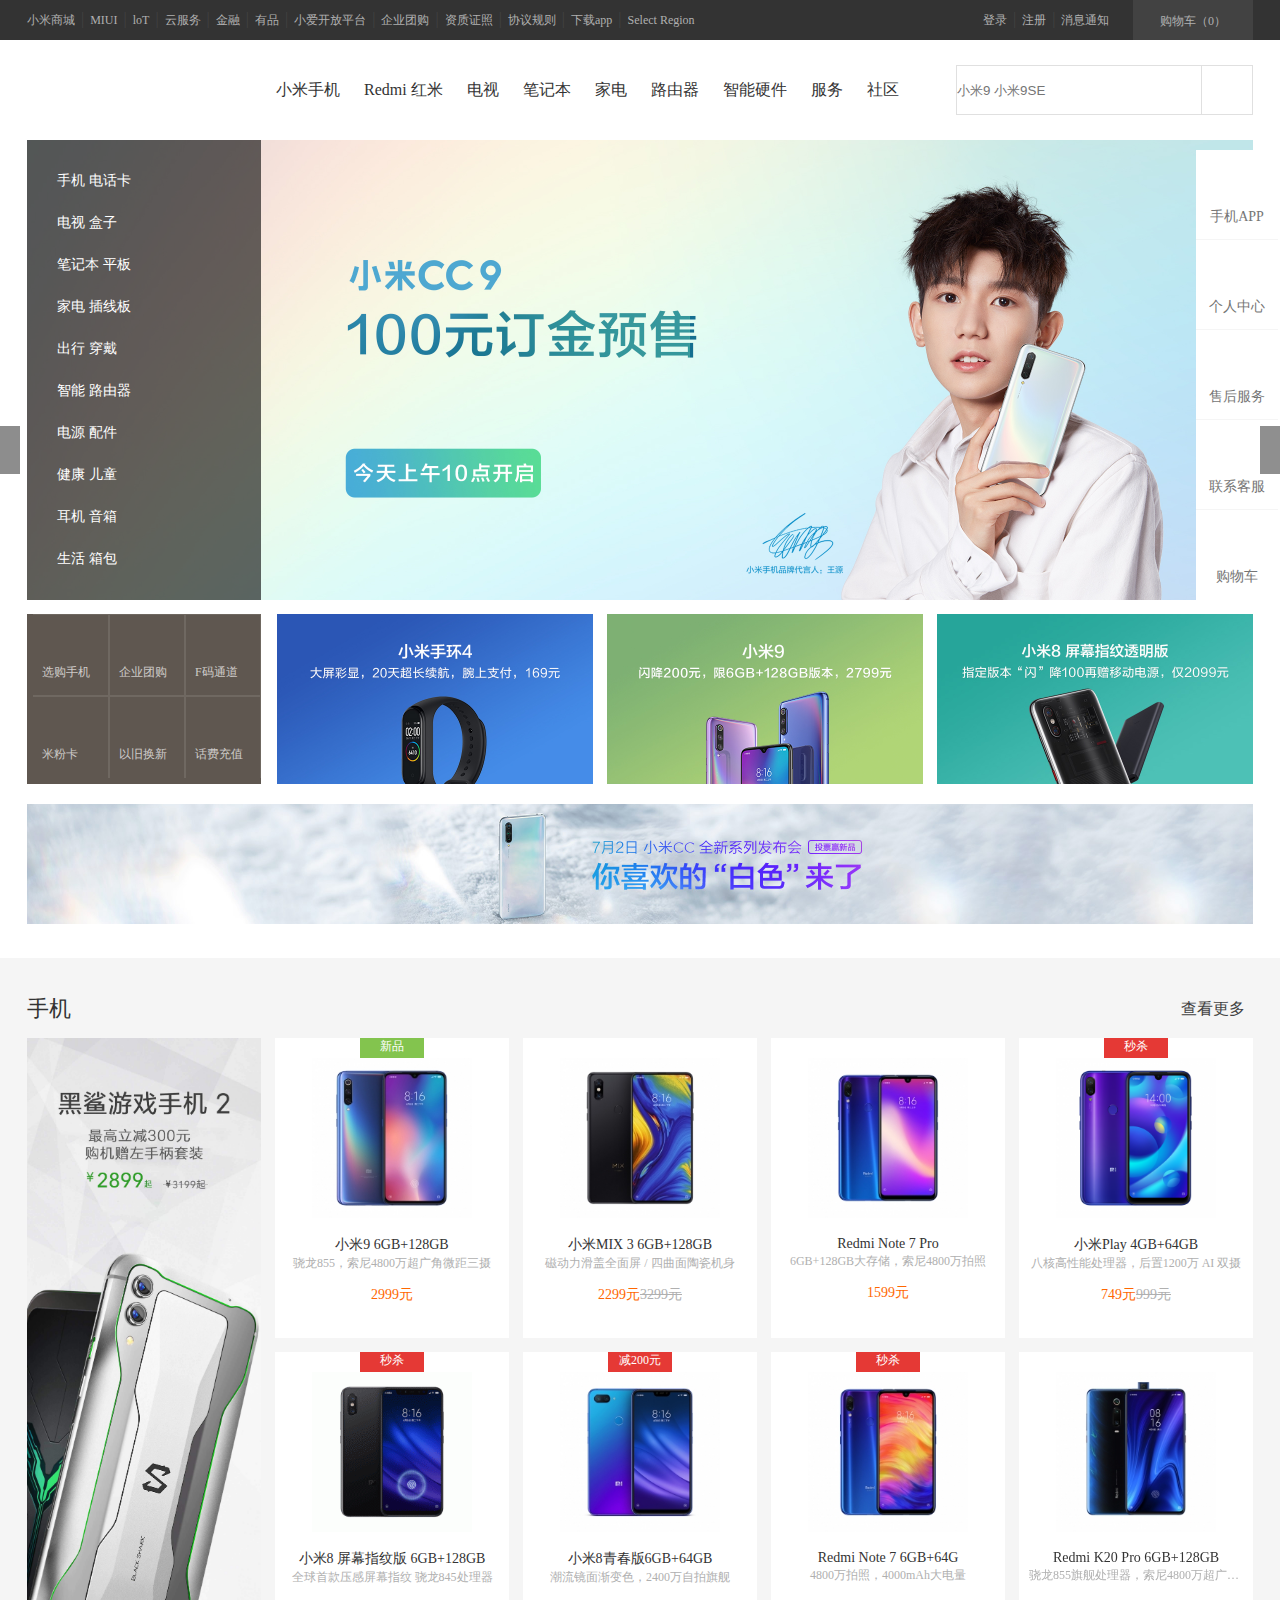
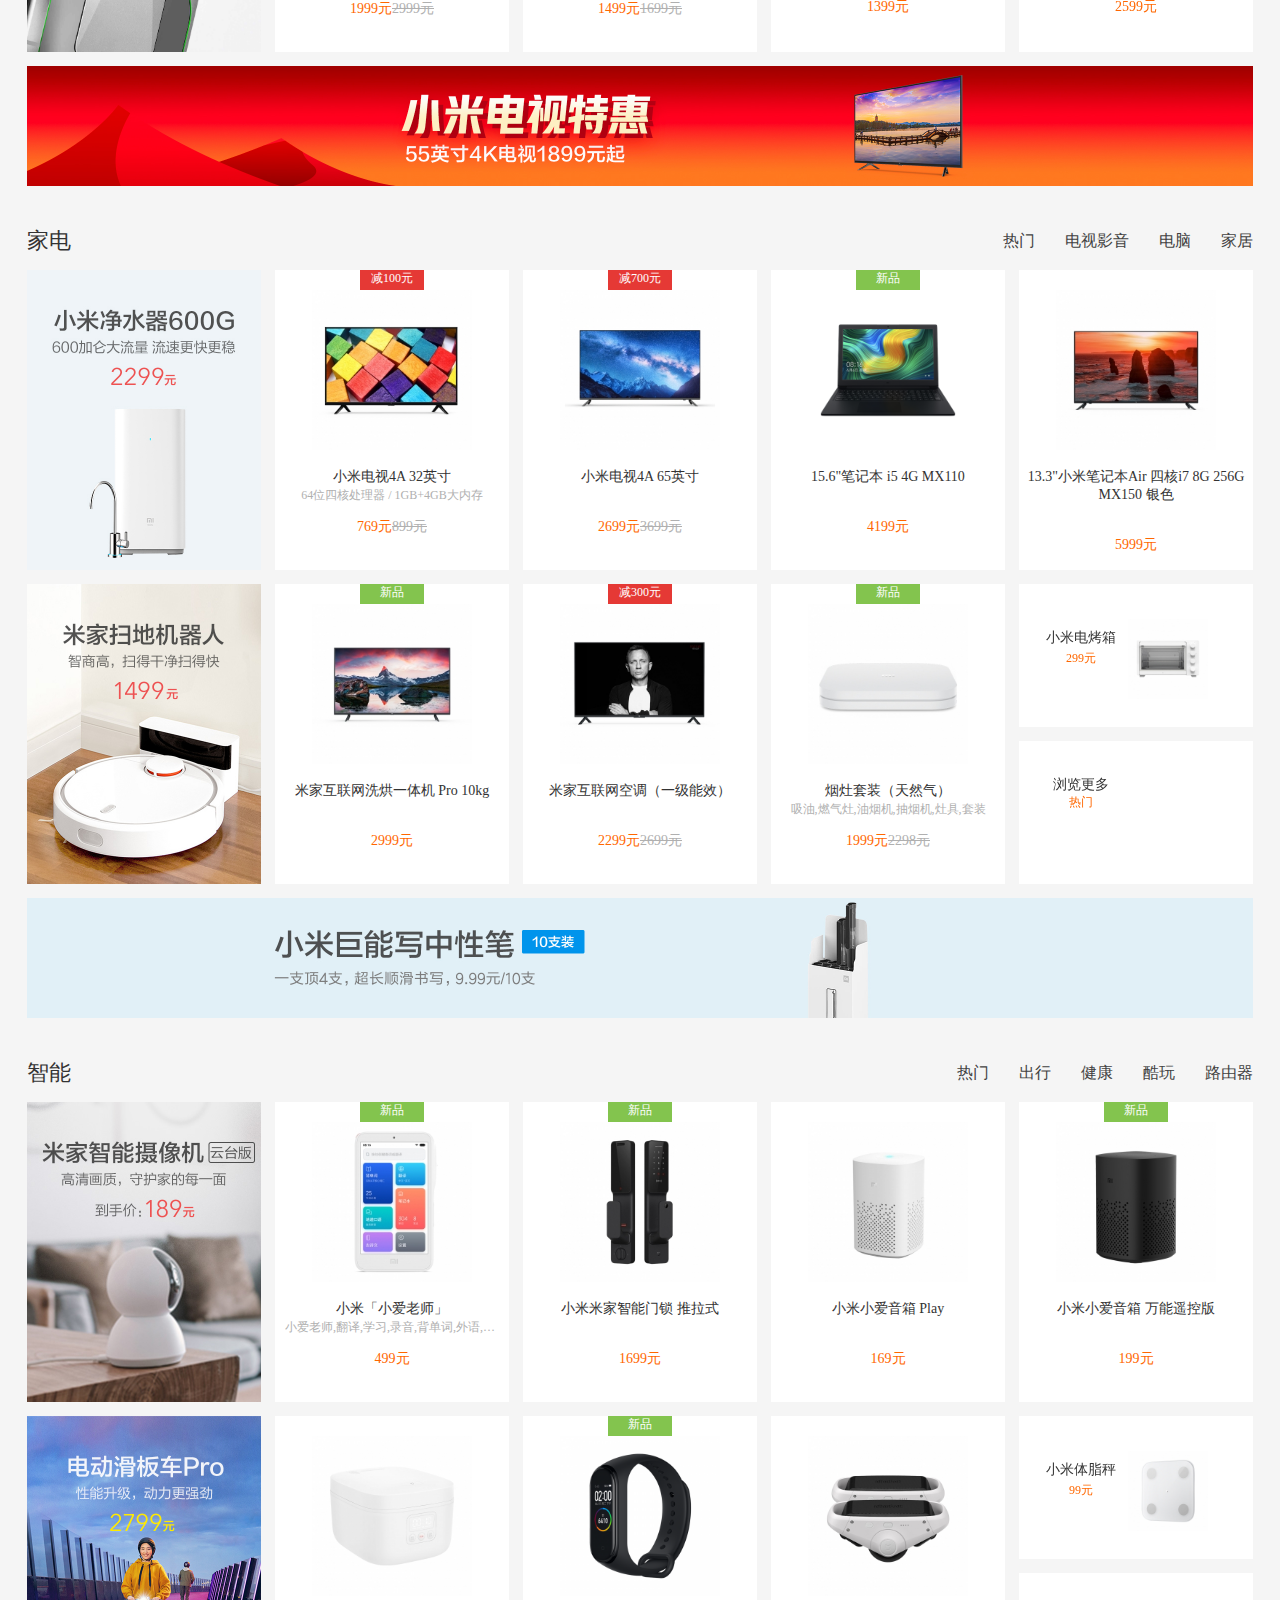
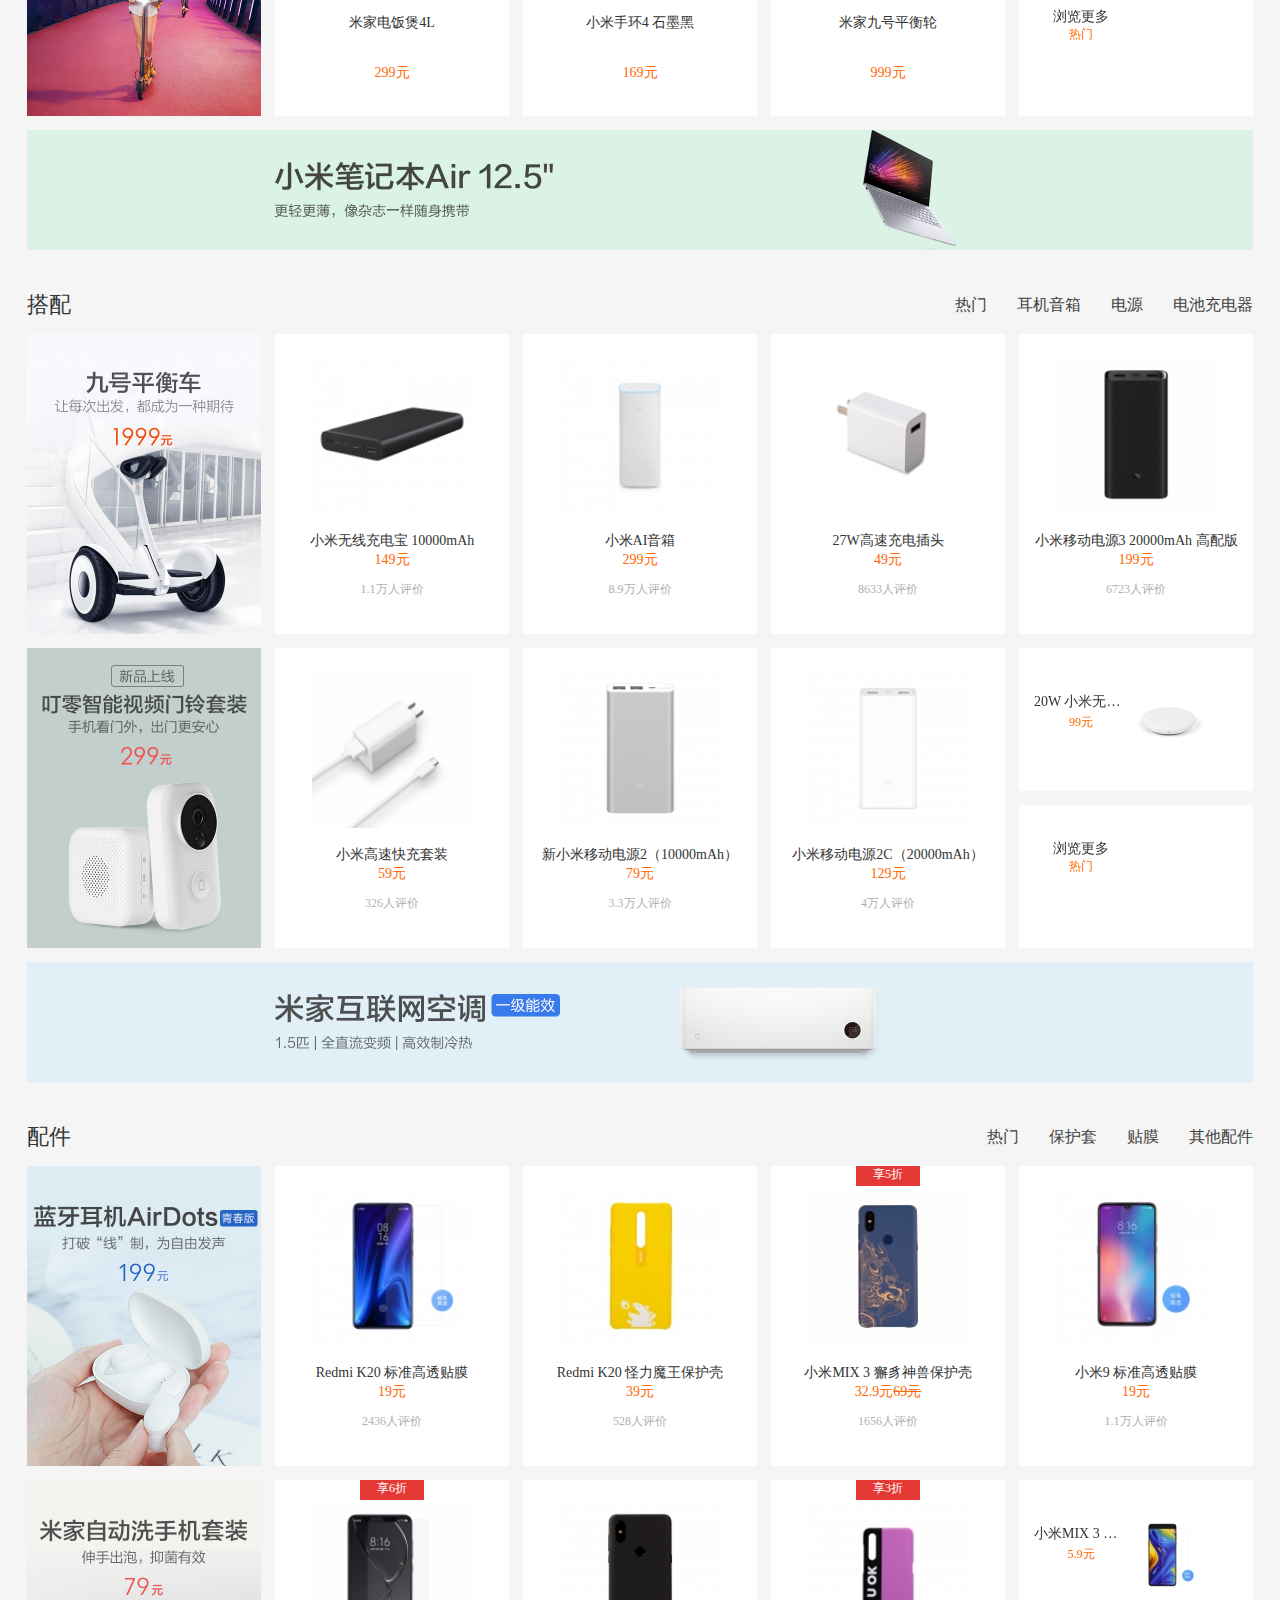
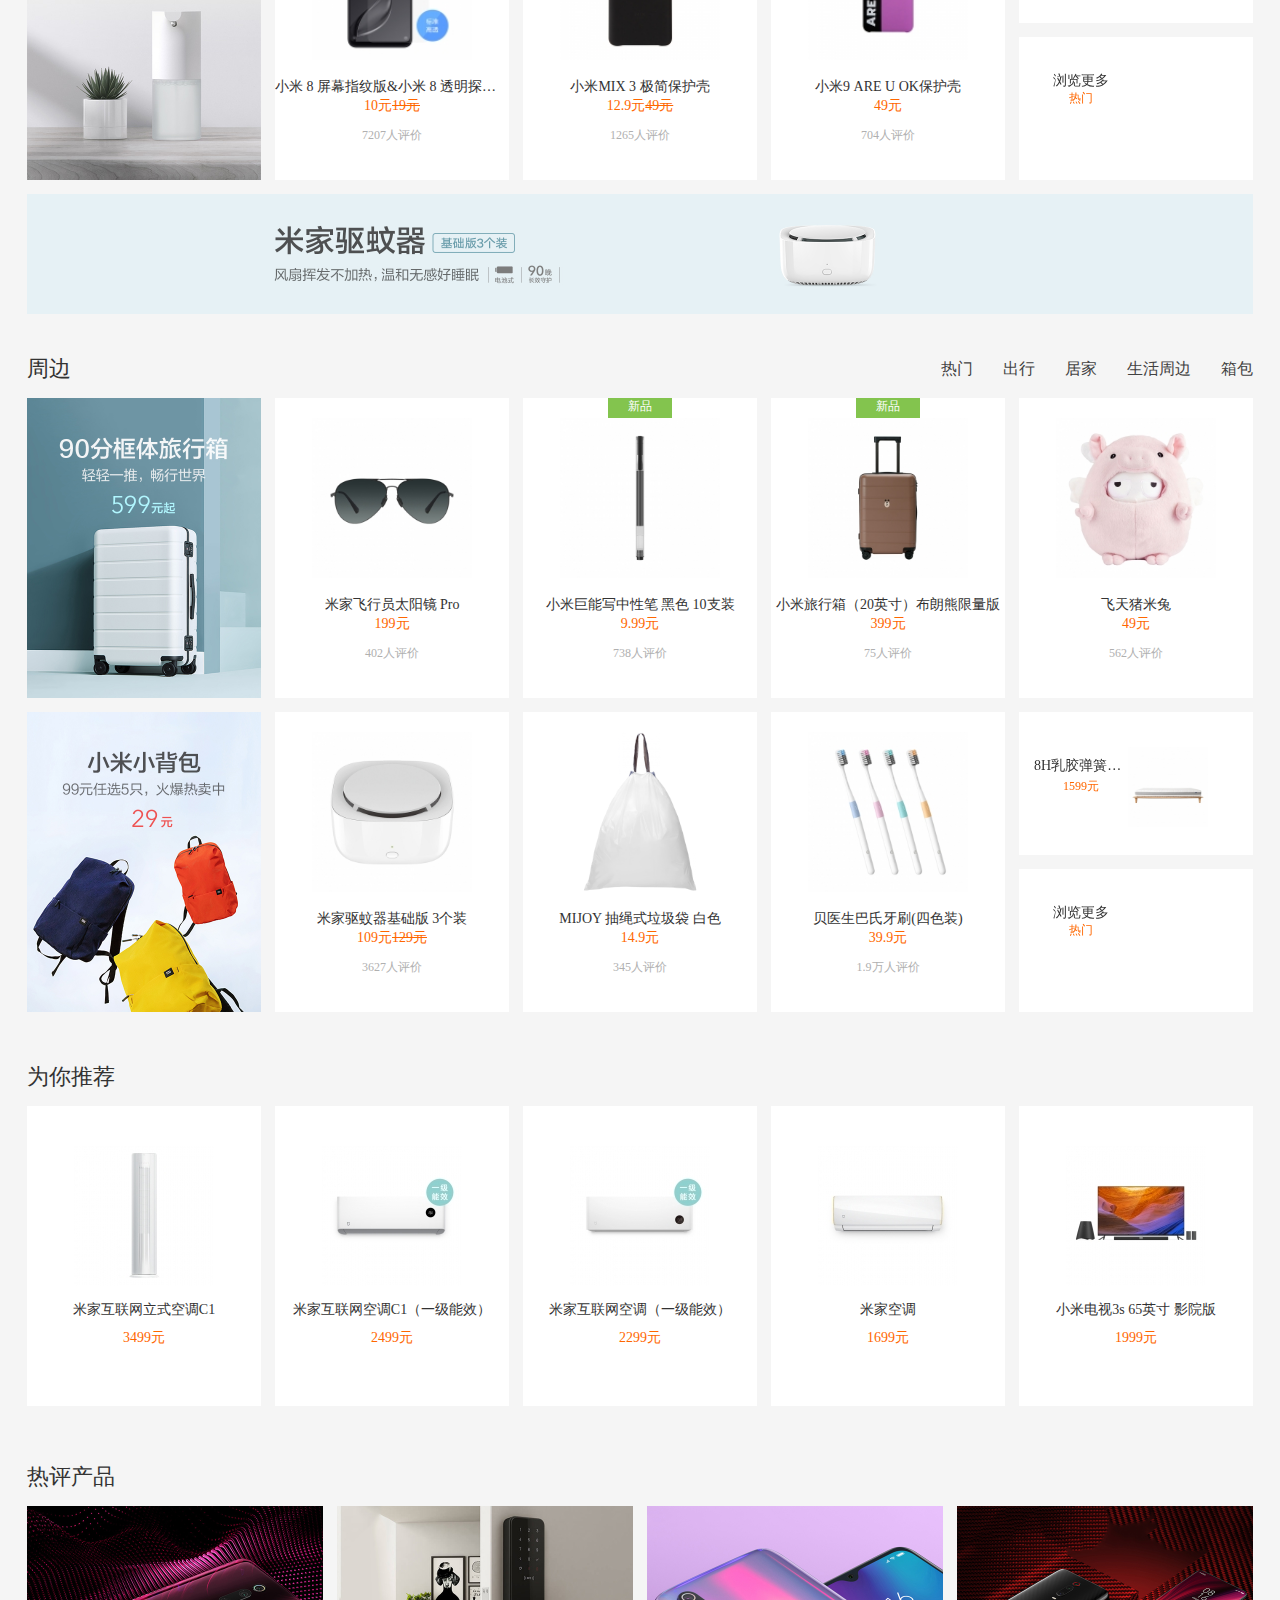
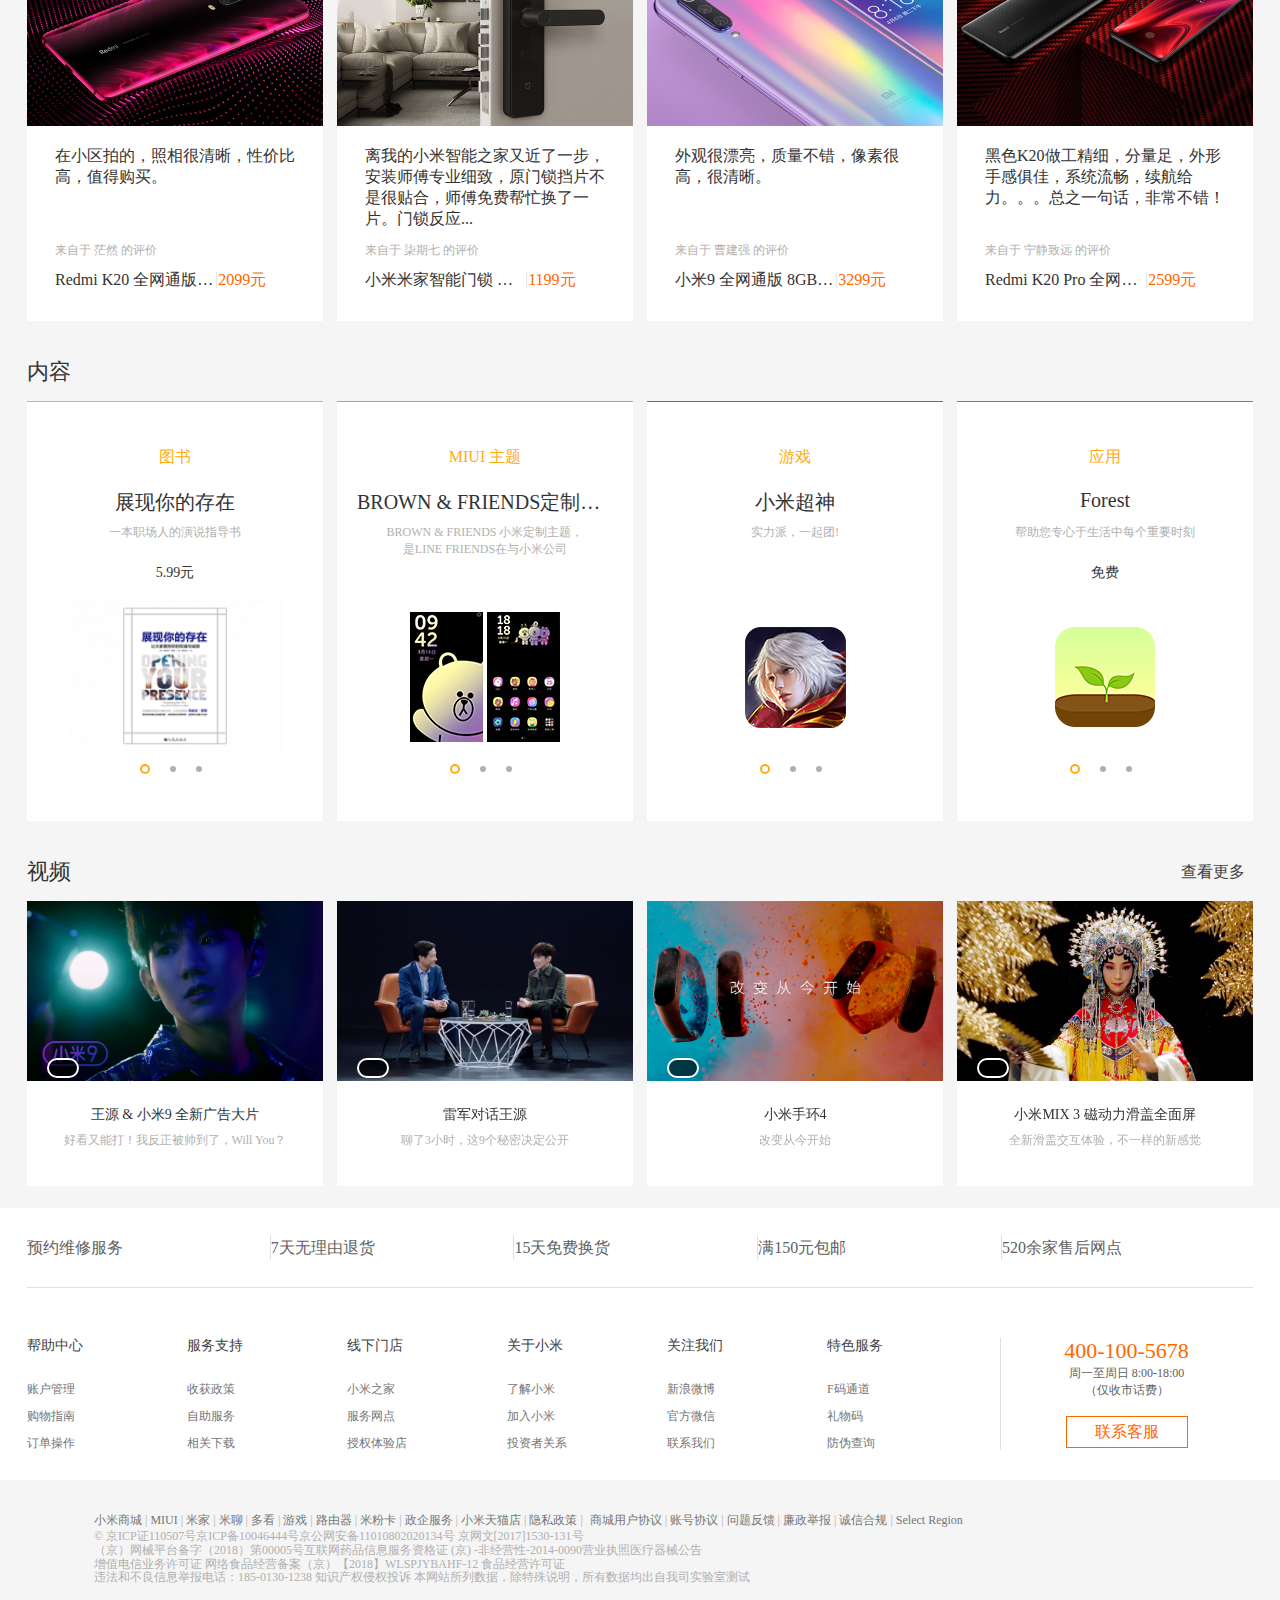
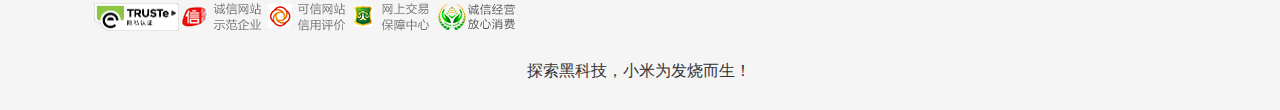
==== index.html @ 784b0438 "xin" ====
<!DOCTYPE html>
<html lang="en">

<head>
    <meta charset="UTF-8">
    <title>小米</title>
    <link rel="stylesheet" href="index.css">
    <link rel="stylesheet" href="https://at.alicdn.com/t/font_1262359_oemicnq757d.css">
    <link rel="shortcut icon" href="../img/title.ico">
</head>

<body>
    <!-- 头部开始 -->
    <div class="header">
        <div class="header-box">
            <div class="header-left">
                <a class="font-hove" href="">小米商城</a><span>|</span><a class="font-hove" href="">MIUI</a><span>|</span><a
                    class="font-hove" href="">loT</a><span>|</span><a class="font-hove" href="">云服务</a><span>|</span><a
                    class="font-hove" href="">金融</a><span>|</span><a class="font-hove" href="">有品</a><span>|</span><a
                    class="font-hove" href="">小爱开放平台</a><span>|</span><a class="font-hove"
                    href="">企业团购</a><span>|</span><a class="font-hove" href="">资质证照</a><span>|</span><a
                    class="font-hove" href="">协议规则</a><span>|</span><a class="font-hove"
                    href="">下载app</a><span>|</span><a class="font-hove" href="">Select Region</a>
            </div>
            <div class="header-right">
                <div class="header-right2">
                    <a class="font-hove" href=""> <i class="iconfont icon-gouwuchekong"></i> 购物车（0）</a>
                </div>
                <div class="header-right1">
                    <a class="font-hove" href="">登录</a><span>|</span><a class="font-hove"
                        href="">注册</a><span>|</span><i>消息通知</i>
                </div>
            </div>
        </div>
    </div>
    <!-- 头部结束 -->
    <!-- 轮播图开始 -->
    <div class="container">
        <div class="container-logo"><i class="iconfont icon-milogo"></i></div>
        <div class="container-des">
            <a href="" class="container-des1">小米手机</a>
            <a href="" class="container-des1">Redmi 红米</a>
            <a href="" class="container-des1">电视</a>
            <a href="" class="container-des1">笔记本</a>
            <a href="" class="container-des1">家电</a>
            <a href="" class="container-des1">路由器</a>
            <a href="" class="container-des1">智能硬件</a>
            <a href="" class="container-des1">服务</a>
            <a href="" class="container-des1">社区</a>
        </div>
        <div class="container-search">
            <input type="text" class="search-left" placeholder="小米9 小米9SE">
            <div class="search-right"><i class="iconfont icon-sousuo"></i></div>

        </div>
    </div>
    <div class="nav">
        <ul class="list">
            <li class="list1">手机 电话卡<i class="iconfont icon-arrow-right"></i></li>
            <li class="list1">电视 盒子<i class="iconfont icon-arrow-right"></i></li>
            <li class="list1">笔记本 平板<i class="iconfont icon-arrow-right"></i></li>
            <li class="list1">家电 插线板<i class="iconfont icon-arrow-right"></i></li>
            <li class="list1">出行 穿戴<i class="iconfont icon-arrow-right"></i></li>
            <li class="list1">智能 路由器<i class="iconfont icon-arrow-right"></i></li>
            <li class="list1">电源 配件<i class="iconfont icon-arrow-right"></i></li>
            <li class="list1">健康 儿童<i class="iconfont icon-arrow-right"></i></li>
            <li class="list1">耳机 音箱<i class="iconfont icon-arrow-right"></i></li>
            <li class="list1">生活 箱包<i class="iconfont icon-arrow-right"></i></li>
        </ul>
        <a href="" class="banner"><img src="../img/banner5.jpg" alt=""></a>
        <a href="" class="banner"><img src="../img/banner4.jpg" alt=""></a>
        <a href="" class="banner"><img src="../img/banner3.jpg" alt=""></a>
        <a href="" class="banner"><img src="../img/banner2.jpg" alt=""></a>
        <a href="" class="banner"><img src="../img/banner1.jpg" alt=""></a>
        <div class="jiantou zuo"><i class="iconfont icon-zuoyoujiantou1"></i></div>
        <div class="jiantou you"><i class="iconfont icon-zuoyoujiantou2"></i></div>
    </div>
    <div class="fix">
        <a href="" class="fix-small">
            <div class="fix-img"><i class="iconfont icon-shouji"></i></div>
            <div class="fix-des">手机APP</div>
        </a>
        <a href="" class="fix-small">
            <div class="fix-img"><i class="iconfont icon-gerenzhongxinwoderenwubiaozhuntouxianxing"></i></div>
            <div class="fix-des">个人中心</div>
        </a>
        <a href="" class="fix-small">
            <div class="fix-img"><i class="iconfont icon-weixiu"></i></div>
            <div class="fix-des">售后服务</div>
        </a>
        <a href="" class="fix-small">
            <div class="fix-img"><i class="iconfont icon-kefu1"></i></div>
            <div class="fix-des">联系客服</div>
        </a>
        <a href="" class="fix-small-bottom">
            <div class="fix-img"><i class="iconfont icon-gouwuchekong"></i></div>
            <div class="fix-des">购物车</div>
        </a>
    </div>
    <!-- 轮播图结束 -->
    <div class="container1">
        <ul class="container1-left">
            <li class="container1-left-list one">
                <a href=""><i class="iconfont icon-xuangoushouji"></i>
                    <div class="phone">选购手机</div>
                </a>
            </li>
            <li class="container1-left-list">
                <a href=""><i class="iconfont icon-man150yuanbaoyou24px"></i>
                    <div class="phone">企业团购</div>
                </a>
            </li>
            <li class="container1-left-list">
                <a href=""><i class="iconfont icon-Fma"></i>
                    <div class="phone">F码通道</div>
                </a>
            </li>
            <li class="container1-left-list four">
                <a href=""><i class="iconfont icon-mifenqia-copy"></i>
                    <div class="phone">米粉卡</div>
                </a>
            </li>
            <li class="container1-left-list five">
                <a href=""><i class="iconfont icon-yijiuhuanxin"></i>
                    <div class="phone">以旧换新</div>
                </a>
            </li>
            <li class="container1-left-list six">
                <a href=""><i class="iconfont icon-chongzhi"></i>
                    <div class="phone">话费充值</div>
                </a>
            </li>

        </ul>
        <div class="container1-right">
            <img src="../img/shang1.jpg" alt="">
        </div>
        <div class="container1-right">
            <img src="../img/shang2.jpg" alt="">
        </div>
        <div class="container1-right"><img src="../img/shang3.jpg" alt=""></div>
    </div>
    <div class="first">
        <img src="../img/tu1.jpg" alt="">
    </div>
    <div class="main">


        <!-- 手机开始 -->
        <div class="main-box1">
            <div class="main-box1-top">
                <div class="main-box1-title">手机</div>
                <div class="main-box1-more">查看更多<i class="iconfont icon-xiangyoujiantou"></i></div>
            </div>
            <div class="main-box1-bottom">
                <div class="main-box1-bottom1">
                    <img src="../img/mobile.jpg" alt="">
                </div>
                <ul class="main-box1-bottom2">
                    <li class="mobile">
                        <div class="product">新品</div>
                        <div class="mobile-img"><img src="../img/mobile1.jpg" alt=""></div>
                        <div class="mobile-title">小米9 6GB+128GB</div>
                        <div class="mobile-des">骁龙855，索尼4800万超广角微距三摄</div>
                        <div class="mobile-price">2999元</div>
                    </li>
                    <li class="mobile">
                        <div class="mobile-img"><img src="../img/mobile2.jpg" alt=""></div>
                        <div class="mobile-title">小米MIX 3 6GB+128GB</div>
                        <div class="mobile-des">磁动力滑盖全面屏 / 四曲面陶瓷机身</div>
                        <div class="mobile-price">2299元<s>3299元</s></div>
                    </li>
                    <li class="mobile">
                        <div class="mobile-img"><img src="../img/mobile3.jpg" alt=""></div>
                        <div class="mobile-title">Redmi Note 7 Pro</div>
                        <div class="mobile-des">6GB+128GB大存储，索尼4800万拍照</div>
                        <div class="mobile-price">1599元</div>
                    </li>
                    <li class="mobile">
                        <div class="spike">秒杀</div>
                        <div class="mobile-img"><img src="../img/mobile4.png" alt=""></div>
                        <div class="mobile-title">小米Play 4GB+64GB</div>
                        <div class="mobile-des">八核高性能处理器，后置1200万 AI 双摄</div>
                        <div class="mobile-price">749元<s>999元</s></div>
                    </li>
                    <li class="mobile">
                        <div class="spike">秒杀</div>
                        <div class="mobile-img"><img src="../img/mobile5.png" alt=""></div>
                        <div class="mobile-title">小米8 屏幕指纹版 6GB+128GB</div>
                        <div class="mobile-des">全球首款压感屏幕指纹 骁龙845处理器</div>
                        <div class="mobile-price">1999元<s>2999元</s></div>
                    </li>
                    <li class="mobile">
                        <div class="spike">减200元</div>
                        <div class="mobile-img"><img src="../img/mobile6.jpg" alt=""></div>
                        <div class="mobile-title">小米8青春版6GB+64GB</div>
                        <div class="mobile-des">潮流镜面渐变色，2400万自拍旗舰</div>
                        <div class="mobile-price">1499元<s>1699元</s></div>
                    </li>
                    <li class="mobile">
                        <div class="spike">秒杀</div>
                        <div class="mobile-img"><img src="../img/mobile7.jpg" alt=""></div>
                        <div class="mobile-title">Redmi Note 7 6GB+64G</div>
                        <div class="mobile-des">4800万拍照，4000mAh大电量</div>
                        <div class="mobile-price">1399元</div>
                    </li>
                    <li class="mobile">
                        <div class="mobile-img"><img src="../img/mobile8.jpg" alt=""></div>
                        <div class="mobile-title">Redmi K20 Pro 6GB+128GB</div>
                        <div class="mobile-des">骁龙855旗舰处理器，索尼4800万超广角三摄</div>
                        <div class="mobile-price">2599元</div>
                    </li>
                </ul>
            </div>
            <div class="tupian">
                <img src="../img/tu2.jpg" alt="" class="tupian-tu2">
            </div>

        </div>
        <!-- 手机结束 -->
        <!-- 家电开始 -->
        <div class="main-box1">
            <div class="main-box1-top">
                <div class="main-box1-title">家电</div>
                <div class="main-box1-more1">
                    <div class="main-box1-hot remen">热门</div>
                    <div class="main-box1-hot dianshi">电视影音</div>
                    <div class="main-box1-hot diannao">电脑</div>
                    <div class="main-box1-hot jiaju">家居</div>
                </div>
            </div>
            <div class="main-box2-bottom">
                <div class="main-box2-tu">
                    <div class="main-box2-bottom1">
                        <img src="../img/tvltop.jpg" alt="">
                    </div>
                    <div class="main-box2-bottom1">
                        <img src="../img/tvbottom.jpg" alt="">
                    </div>
                </div>
                <ul class="main-box2-bottom2">
                    <li class="mobile move">
                        <div class="spike">减100元</div>
                        <div class="mobile-img"><img src="../img/tv1.jpg" alt=""></div>
                        <div class="mobile-title">小米电视4A 32英寸</div>
                        <div class="mobile-des">64位四核处理器 / 1GB+4GB大内存</div>
                        <div class="mobile-price">769元<s>899元</s></div>
                        <div class="small-block">
                            <div class="view"> 很满意，非常喜欢，开心！</div>
                            <div class="author">来自于 童童 的评价 </div>
                        </div>
                    </li>
                    <li class="mobile move">
                        <div class="spike">减700元</div>
                        <div class="mobile-img"><img src="../img/tv2.jpg" alt=""></div>
                        <div class="mobile-title">小米电视4A 65英寸</div>
                        <div class="mobile-des"></div>
                        <div class="mobile-price">2699元<s>3699元</s></div>
                        <div class="small-block">
                            <div class="view">满意，品质好，高清。使用很方便。超大，性价比高，</div>
                            <div class="author"> 来自于 嘎嘎鹭 的评价 </div>
                        </div>
                    </li>
                    <li class="mobile move">
                        <div class="product">新品</div>
                        <div class="mobile-img"><img src="../img/tv3.png" alt=""></div>
                        <div class="mobile-title">15.6"笔记本 i5 4G MX110</div>
                        <div class="mobile-des"></div>
                        <div class="mobile-price">4199元</div>
                        <div class="small-block">
                            <div class="view">满意，品质好，高清。使用很方便。超大，性价比高，</div>
                            <div class="author"> 来自于 嘎嘎鹭 的评价 </div>
                        </div>
                    </li>
                    <li class="mobile move">
                        <div class="mobile-img"><img src="../img/tv4.jpg" alt=""></div>
                        <div class="mobile-title">13.3"小米笔记本Air 四核i7 8G 256G MX150 银色</div>
                        <div class="mobile-des"></div>
                        <div class="mobile-price">5999元</div>
                        <div class="small-block">
                            <div class="view">满意，品质好，高清。使用很方便。超大，性价比高，</div>
                            <div class="author"> 来自于 嘎嘎鹭 的评价 </div>
                        </div>
                    </li>
                    <li class="mobile">
                        <div class="product">新品</div>
                        <div class="mobile-img"><img src="../img/tv5.jpg" alt=""></div>
                        <div class="mobile-title">米家互联网洗烘一体机 Pro 10kg</div>
                        <div class="mobile-des"></div>
                        <div class="mobile-price">2999元</div>
                    </li>
                    <li class="mobile move">
                        <div class="spike">减300元</div>
                        <div class="mobile-img"><img src="../img/tv6.jpg" alt=""></div>
                        <div class="mobile-title">米家互联网空调（一级能效）</div>
                        <div class="mobile-des"></div>
                        <div class="mobile-price">2299元<s>2699元</s></div>
                        <div class="small-block">
                            <div class="view"> 满意，品质好，高清。使用很方便。超大，性价比高，</div>
                            <div class="author">来自于 嘎嘎鹭 的评价 </div>
                        </div>
                    </li>
                    <li class="mobile move">
                        <div class="product">新品</div>
                        <div class="mobile-img"><img src="../img/tv7.jpg" alt=""></div>
                        <div class="mobile-title">烟灶套装（天然气）</div>
                        <div class="mobile-des">吸油,燃气灶,油烟机,抽烟机,灶具,套装</div>
                        <div class="mobile-price">1999元<s>2298元</s></div>
                        <div class="small-block">
                            <div class="view">满意，品质好，高清。使用很方便。超大，性价比高，</div>
                            <div class="author"> 来自于 嘎嘎鹭 的评价 </div>
                        </div>
                    </li>
                    <li class="mobile mobile1">
                        <div class="jiadian-des">
                            <div class="jiadian-des1">小米电烤箱</div>
                            <div class="jiadian-des2">299元</div>
                        </div>
                        <div class="jiadian-img"><img src="../img/diankaoxiang.jpg" alt=""></div>

                    </li>
                    <li class="mobile mobile1">
                        <div class="jiadian-des">
                            <div class="jiadian-des1-more">浏览更多</div>
                            <div class="jiadian-des2">热门</div>
                        </div>
                        <div class="jiadian-img-tubiao"><i class="iconfont icon-icon-right"></i></div>
                    </li>
                </ul>
            </div>
            <div class="tupian">
                <img src="../img/tu3.jpg" alt="" class="tupian-tu2">
            </div>
        </div>
        <!-- 家电结束 -->
        <!-- 智能开始 -->
        <div class="main-box1">
            <div class="main-box1-top">
                <div class="main-box1-title">智能</div>
                <div class="main-box1-more2">
                    <div class="main-box1-hot remen">热门</div>
                    <div class="main-box1-hot chuxing">出行</div>
                    <div class="main-box1-hot jiankang">健康</div>
                    <div class="main-box1-hot kuwan">酷玩</div>
                    <div class="main-box1-hot luyouqi">路由器</div>
                </div>
            </div>
            <div class="main-box2-bottom">
                <div class="main-box2-tu">
                    <div class="main-box2-bottom1">
                        <img src="../img/zhinengtop.jpg" alt="">
                    </div>
                    <div class="main-box2-bottom1">
                        <img src="../img/zhinengbottom.jpg" alt="">
                    </div>
                </div>
                <ul class="main-box2-bottom2">
                    <li class="mobile move">
                        <div class="product">新品</div>
                        <div class="mobile-img"><img src="../img/zhineng1.jpg" alt=""></div>
                        <div class="mobile-title">小米「小爱老师」</div>
                        <div class="mobile-des">小爱老师,翻译,学习,录音,背单词,外语,外教,口语,电子词典</div>
                        <div class="mobile-price">499元</div>
                        <div class="small-block">
                            <div class="view">满意，品质好，高清。使用很方便。超大，性价比高，</div>
                            <div class="author"> 来自于 嘎嘎鹭 的评价 </div>
                        </div>
                    </li>
                    <li class="mobile">
                        <div class="product">新品</div>
                        <div class="mobile-img"><img src="../img/zhineng2.jpg" alt=""></div>
                        <div class="mobile-title">小米米家智能门锁 推拉式</div>
                        <div class="mobile-des"></div>
                        <div class="mobile-price">1699元</div>
                    </li>
                    <li class="mobile move">
                        <div class="mobile-img"><img src="../img/zhineng3.jpg" alt=""></div>
                        <div class="mobile-title">小米小爱音箱 Play</div>
                        <div class="mobile-des"></div>
                        <div class="mobile-price">169元</div>
                        <div class="small-block">
                            <div class="view">满意，品质好，高清。使用很方便。超大，性价比高，</div>
                            <div class="author"> 来自于 嘎嘎鹭 的评价 </div>
                        </div>
                    </li>
                    <li class="mobile move">
                        <div class="product">新品</div>
                        <div class="mobile-img"><img src="../img/zhineng4.jpg" alt=""></div>
                        <div class="mobile-title">小米小爱音箱 万能遥控版</div>
                        <div class="mobile-des"></div>
                        <div class="mobile-price">199元</div>
                        <div class="small-block">
                            <div class="view">满意，品质好，高清。使用很方便。超大，性价比高，</div>
                            <div class="author"> 来自于 嘎嘎鹭 的评价 </div>
                        </div>
                    </li>
                    <li class="mobile move">
                        <div class="mobile-img"><img src="../img/zhineng5.jpg" alt=""></div>
                        <div class="mobile-title">米家电饭煲4L</div>
                        <div class="mobile-des"></div>
                        <div class="mobile-price">299元</div>
                        <div class="small-block">
                            <div class="view">满意，品质好，高清。使用很方便。超大，性价比高，</div>
                            <div class="author"> 来自于 嘎嘎鹭 的评价 </div>
                        </div>
                    </li>
                    <li class="mobile move">
                        <div class="product">新品</div>
                        <div class="mobile-img"><img src="../img/zhineng6.png" alt=""></div>
                        <div class="mobile-title">小米手环4 石墨黑</div>
                        <div class="mobile-des"></div>
                        <div class="mobile-price">169元</div>
                        <div class="small-block">
                            <div class="view">满意，品质好，高清。使用很方便。超大，性价比高，</div>
                            <div class="author"> 来自于 嘎嘎鹭 的评价 </div>
                        </div>
                    </li>
                    <li class="mobile move">
                        <div class="mobile-img"><img src="../img/zhineng7.jpg" alt=""></div>
                        <div class="mobile-title">米家九号平衡轮</div>
                        <div class="mobile-des"></div>
                        <div class="mobile-price">999元</div>
                        <div class="small-block">
                            <div class="view">满意，品质好，高清。使用很方便。超大，性价比高，</div>
                            <div class="author"> 来自于 嘎嘎鹭 的评价 </div>
                        </div>
                    </li>
                    <li class="mobile mobile1">
                        <div class="jiadian-des">
                            <div class="jiadian-des1">小米体脂秤</div>
                            <div class="jiadian-des2">99元</div>
                        </div>
                        <div class="jiadian-img"><img src="../img/tizhicheng.jpg" alt=""></div>

                    </li>
                    <li class="mobile mobile1">
                        <div class="jiadian-des">
                            <div class="jiadian-des1-more">浏览更多</div>
                            <div class="jiadian-des2">热门</div>
                        </div>
                        <div class="jiadian-img-tubiao"><i class="iconfont icon-icon-right"></i></div>
                    </li>
                </ul>
            </div>
            <div class="tupian">
                <img src="../img/tu4.jpg" alt="" class="tupian-tu2">
            </div>
        </div>
        <!-- 智能结束 -->

        <!-- 搭配开始 -->
        <div class="main-box1">
            <div class="main-box1-top">
                <div class="main-box1-title">搭配</div>
                <div class="main-box1-more3">
                    <div class="main-box1-hot remen">热门</div>
                    <div class="main-box1-hot erji">耳机音箱</div>
                    <div class="main-box1-hot dianyuan">电源</div>
                    <div class="main-box1-hot dianchi">电池充电器</div>
                </div>
            </div>
            <div class="main-box2-bottom">
                <div class="main-box2-tu">
                    <div class="main-box2-bottom1">
                        <img src="../img/dapeitop.jpg" alt="">
                    </div>
                    <div class="main-box2-bottom1">
                        <img src="../img/dapeibottom.jpg" alt="">
                    </div>
                </div>
                <ul class="main-box2-bottom2">
                    <li class="mobile move">
                        <div class="mobile-img"><img src="../img/dapei1.jpg" alt=""></div>
                        <div class="mobile-title"> 小米无线充电宝 10000mAh </div>
                        <div class="mobile-des-price">149元</div>
                        <div class="mobile-price-des">1.1万人评价</div>
                        <div class="small-block">
                            <div class="view">满意，品质好，高清。使用很方便。超大，性价比高，</div>
                            <div class="author"> 来自于 嘎嘎鹭 的评价 </div>
                        </div>
                    </li>
                    <li class="mobile move">
                        <div class="mobile-img"><img src="../img/dapei2.jpg" alt=""></div>
                        <div class="mobile-title"> 小米AI音箱 </div>
                        <div class="mobile-des-price">299元</div>
                        <div class="mobile-price-des">8.9万人评价</div>
                        <div class="small-block">
                            <div class="view">满意，品质好，高清。使用很方便。超大，性价比高，</div>
                            <div class="author"> 来自于 嘎嘎鹭 的评价 </div>
                        </div>
                    </li>
                    <li class="mobile move">
                        <div class="mobile-img"><img src="../img/dapei3.png" alt=""></div>
                        <div class="mobile-title"> 27W高速充电插头 </div>
                        <div class="mobile-des-price">49元</div>
                        <div class="mobile-price-des">8633人评价</div>
                        <div class="small-block">
                            <div class="view">满意，品质好，高清。使用很方便。超大，性价比高，</div>
                            <div class="author"> 来自于 嘎嘎鹭 的评价 </div>
                        </div>
                    </li>
                    <li class="mobile move">
                        <div class="mobile-img"><img src="../img/dapei4.jpg" alt=""></div>
                        <div class="mobile-title"> 小米移动电源3 20000mAh 高配版 </div>
                        <div class="mobile-des-price">199元</div>
                        <div class="mobile-price-des">6723人评价</div>
                        <div class="small-block">
                            <div class="view">满意，品质好，高清。使用很方便。超大，性价比高，</div>
                            <div class="author"> 来自于 嘎嘎鹭 的评价 </div>
                        </div>
                    </li>
                    <li class="mobile move">
                        <div class="mobile-img"><img src="../img/dapei5.jpg" alt=""></div>
                        <div class="mobile-title">小米高速快充套装</div>
                        <div class="mobile-des-price">59元</div>
                        <div class="mobile-price-des">326人评价</div>
                        <div class="small-block">
                            <div class="view">满意，品质好，高清。使用很方便。超大，性价比高，</div>
                            <div class="author"> 来自于 嘎嘎鹭 的评价 </div>
                        </div>
                    </li>
                    <li class="mobile move">
                        <div class="mobile-img"><img src="../img/dapei6.jpg" alt=""></div>
                        <div class="mobile-title">新小米移动电源2（10000mAh）</div>
                        <div class="mobile-des-price">79元</div>
                        <div class="mobile-price-des">3.3万人评价</div>
                        <div class="small-block">
                            <div class="view">满意，品质好，高清。使用很方便。超大，性价比高，</div>
                            <div class="author"> 来自于 嘎嘎鹭 的评价 </div>
                        </div>
                    </li>
                    <li class="mobile move">
                        <div class="mobile-img"><img src="../img/dapei7.jpg" alt=""></div>
                        <div class="mobile-title">小米移动电源2C（20000mAh）</div>
                        <div class="mobile-des-price">129元</div>
                        <div class="mobile-price-des">4万人评价</div>
                        <div class="small-block">
                            <div class="view">满意，品质好，高清。使用很方便。超大，性价比高，</div>
                            <div class="author"> 来自于 嘎嘎鹭 的评价 </div>
                        </div>
                    </li>
                    <li class="mobile mobile1">
                        <div class="jiadian-des">
                            <div class="jiadian-des1">20W 小米无线充电器</div>
                            <div class="jiadian-des2">99元</div>
                        </div>
                        <div class="jiadian-img"><img src="../img/wuxianchongdianqi.jpg" alt=""></div>

                    </li>
                    <li class="mobile mobile1">
                        <div class="jiadian-des">
                            <div class="jiadian-des1-more">浏览更多</div>
                            <div class="jiadian-des2">热门</div>
                        </div>
                        <div class="jiadian-img-tubiao"><i class="iconfont icon-icon-right"></i></div>
                    </li>

                </ul>
            </div>
            <div class="tupian">
                <img src="../img/tu5.jpg" alt="" class="tupian-tu2">
            </div>
        </div>
        <!-- 搭配结束 -->

        <!-- 配件开始 -->
        <div class="main-box1">
            <div class="main-box1-top">
                <div class="main-box1-title">配件</div>
                <div class="main-box1-more4">
                    <div class="main-box1-hot remen">热门</div>
                    <div class="main-box1-hot baohutao">保护套</div>
                    <div class="main-box1-hot tiemo">贴膜</div>
                    <div class="main-box1-hot qitapeijian">其他配件</div>
                </div>
            </div>
            <div class="main-box2-bottom">
                <div class="main-box2-tu">
                    <div class="main-box2-bottom1">
                        <img src="../img/peijiantop.jpg" alt="">
                    </div>
                    <div class="main-box2-bottom1">
                        <img src="../img/peijianbottom.jpg" alt="">
                    </div>
                </div>
                <ul class="main-box2-bottom2">
                    <li class="mobile move">
                        <div class="mobile-img"><img src="../img/peijian1.jpg" alt=""></div>
                        <div class="mobile-title"> Redmi K20 标准高透贴膜</div>
                        <div class="mobile-des-price">19元</div>
                        <div class="mobile-price-des">2436人评价</div>
                        <div class="small-block">
                            <div class="view">满意，品质好，高清。使用很方便。超大，性价比高，</div>
                            <div class="author"> 来自于 嘎嘎鹭 的评价 </div>
                        </div>
                    </li>
                    <li class="mobile move">
                        <div class="mobile-img"><img src="../img/peijian2.jpg" alt=""></div>
                        <div class="mobile-title"> Redmi K20 怪力魔王保护壳 </div>
                        <div class="mobile-des-price">39元</div>
                        <div class="mobile-price-des">528人评价</div>
                        <div class="small-block">
                            <div class="view">满意，品质好，高清。使用很方便。超大，性价比高，</div>
                            <div class="author"> 来自于 嘎嘎鹭 的评价 </div>
                        </div>
                    </li>
                    <li class="mobile move">
                        <div class="spike">享5折</div>
                        <div class="mobile-img"><img src="../img/peijian3.jpg" alt=""></div>
                        <div class="mobile-title"> 小米MIX 3 獬豸神兽保护壳 </div>
                        <div class="mobile-des-price">32.9元<s>69元</s></div>
                        <div class="mobile-price-des">1656人评价</div>
                        <div class="small-block">
                            <div class="view">满意，品质好，高清。使用很方便。超大，性价比高，</div>
                            <div class="author"> 来自于 嘎嘎鹭 的评价 </div>
                        </div>
                    </li>
                    <li class="mobile move">
                        <div class="mobile-img"><img src="../img/peijian4.jpg" alt=""></div>
                        <div class="mobile-title"> 小米9 标准高透贴膜 </div>
                        <div class="mobile-des-price">19元</div>
                        <div class="mobile-price-des">1.1万人评价</div>
                        <div class="small-block">
                            <div class="view">满意，品质好，高清。使用很方便。超大，性价比高，</div>
                            <div class="author"> 来自于 嘎嘎鹭 的评价 </div>
                        </div>
                    </li>
                    <li class="mobile move">
                        <div class="spike">享6折</div>
                        <div class="mobile-img"><img src="../img/peijian5.jpg" alt=""></div>
                        <div class="mobile-title-title1"> 小米 8 屏幕指纹版&小米 8 透明探索版 标准高透贴膜 </div>
                        <div class="mobile-des-price">10元<s>19元</s></div>
                        <div class="mobile-price-des">7207人评价</div>
                        <div class="small-block">
                            <div class="view">满意，品质好，高清。使用很方便。超大，性价比高，</div>
                            <div class="author"> 来自于 嘎嘎鹭 的评价 </div>
                        </div>
                    </li>
                    <li class="mobile move">
                        <div class="mobile-img"><img src="../img/peijian6.jpg" alt=""></div>
                        <div class="mobile-title"> 小米MIX 3 极简保护壳 </div>
                        <div class="mobile-des-price">12.9元<s>49元</s></div>
                        <div class="mobile-price-des">1265人评价</div>
                        <div class="small-block">
                            <div class="view">满意，品质好，高清。使用很方便。超大，性价比高，</div>
                            <div class="author"> 来自于 嘎嘎鹭 的评价 </div>
                        </div>
                    </li>
                    <li class="mobile move">
                        <div class="spike">享3折</div>
                        <div class="mobile-img"><img src="../img/peijian7.jpg" alt=""></div>
                        <div class="mobile-title"> 小米9 ARE U OK保护壳 </div>
                        <div class="mobile-des-price">49元</div>
                        <div class="mobile-price-des">704人评价</div>
                        <div class="small-block">
                            <div class="view">满意，品质好，高清。使用很方便。超大，性价比高，</div>
                            <div class="author"> 来自于 嘎嘎鹭 的评价 </div>
                        </div>
                    </li>
                    <li class="mobile mobile1">
                        <div class="jiadian-des">
                            <div class="jiadian-des1">小米MIX 3 标准高透膜</div>
                            <div class="jiadian-des2">5.9元</div>
                        </div>
                        <div class="jiadian-img"><img src="../img/xiaomiMIX.jpg" alt=""></div>

                    </li>
                    <li class="mobile mobile1">
                        <div class="jiadian-des">
                            <div class="jiadian-des1-more">浏览更多</div>
                            <div class="jiadian-des2">热门</div>
                        </div>
                        <div class="jiadian-img-tubiao"><i class="iconfont icon-icon-right"></i></div>
                    </li>
                </ul>
            </div>
            <div class="tupian">
                <img src="../img/tu6.jpg" alt="" class="tupian-tu2">
            </div>
        </div>
        <!-- 配件结束 -->

        <!-- 周边开始 -->
        <div class="main-box1">
            <div class="main-box1-top">
                <div class="main-box1-title">周边</div>
                <div class="main-box1-more5">
                    <div class="main-box1-hot remen">热门</div>
                    <div class="main-box1-hot chuxing">出行</div>
                    <div class="main-box1-hot jujia">居家</div>
                    <div class="main-box1-hot shenghuo">生活周边</div>
                    <div class="main-box1-hot xiangbao">箱包</div>
                </div>
            </div>
            <div class="main-box2-bottom">
                <div class="main-box2-tu">
                    <div class="main-box2-bottom1">
                        <img src="../img/zhoubiantop.jpg" alt="">
                    </div>
                    <div class="main-box2-bottom1">
                        <img src="../img/zhoubianbottom.jpg" alt="">
                    </div>
                </div>
                <ul class="main-box2-bottom2">
                    <li class="mobile move">
                        <div class="mobile-img"><img src="../img/zhoubian1.jpg" alt=""></div>
                        <div class="mobile-title">米家飞行员太阳镜 Pro</div>
                        <div class="mobile-des-price">199元</div>
                        <div class="mobile-price-des">402人评价</div>
                        <div class="small-block">
                            <div class="view">满意，品质好，高清。使用很方便。超大，性价比高，</div>
                            <div class="author"> 来自于 嘎嘎鹭 的评价 </div>
                        </div>
                    </li>
                    <li class="mobile move">
                        <div class="product">新品</div>
                        <div class="mobile-img"><img src="../img/zhoubian2.jpg" alt=""></div>
                        <div class="mobile-title">小米巨能写中性笔 黑色 10支装</div>
                        <div class="mobile-des-price">9.99元</div>
                        <div class="mobile-price-des">738人评价</div>
                        <div class="small-block">
                            <div class="view">满意，品质好，高清。使用很方便。超大，性价比高，</div>
                            <div class="author"> 来自于 嘎嘎鹭 的评价 </div>
                        </div>
                    </li>
                    <li class="mobile move">
                        <div class="product">新品</div>
                        <div class="mobile-img"><img src="../img/zhoubian3.jpg" alt=""></div>
                        <div class="mobile-title">小米旅行箱（20英寸）布朗熊限量版</div>
                        <div class="mobile-des-price">399元</div>
                        <div class="mobile-price-des">75人评价</div>
                        <div class="small-block">
                            <div class="view">满意，品质好，高清。使用很方便。超大，性价比高，</div>
                            <div class="author"> 来自于 嘎嘎鹭 的评价 </div>
                        </div>
                    </li>
                    <li class="mobile move">
                        <div class="mobile-img"><img src="../img/zhoubian4.jpg" alt=""></div>
                        <div class="mobile-title">飞天猪米兔</div>
                        <div class="mobile-des-price">49元</div>
                        <div class="mobile-price-des">562人评价</div>
                        <div class="small-block">
                            <div class="view">满意，品质好，高清。使用很方便。超大，性价比高，</div>
                            <div class="author"> 来自于 嘎嘎鹭 的评价 </div>
                        </div>
                    </li>
                    <li class="mobile move">
                        <div class="mobile-img"><img src="../img/zhoubian5.jpg" alt=""></div>
                        <div class="mobile-title-title1">米家驱蚊器基础版 3个装</div>
                        <div class="mobile-des-price">109元<s>129元</s></div>
                        <div class="mobile-price-des">3627人评价</div>
                        <div class="small-block">
                            <div class="view">满意，品质好，高清。使用很方便。超大，性价比高，</div>
                            <div class="author"> 来自于 嘎嘎鹭 的评价 </div>
                        </div>
                    </li>
                    <li class="mobile move">
                        <div class="mobile-img"><img src="../img/zhoubian6.png" alt=""></div>
                        <div class="mobile-title">MIJOY 抽绳式垃圾袋 白色</div>
                        <div class="mobile-des-price">14.9元</div>
                        <div class="mobile-price-des">345人评价</div>
                        <div class="small-block">
                            <div class="view">满意，品质好，高清。使用很方便。超大，性价比高，</div>
                            <div class="author"> 来自于 嘎嘎鹭 的评价 </div>
                        </div>
                    </li>
                    <li class="mobile move">
                        <div class="mobile-img"><img src="../img/zhoubian7.jpg" alt=""></div>
                        <div class="mobile-title">贝医生巴氏牙刷(四色装)</div>
                        <div class="mobile-des-price">39.9元</div>
                        <div class="mobile-price-des">1.9万人评价</div>
                        <div class="small-block">
                            <div class="view">满意，品质好，高清。使用很方便。超大，性价比高，</div>
                            <div class="author"> 来自于 嘎嘎鹭 的评价 </div>
                        </div>
                    </li>
                    <li class="mobile mobile1">
                        <div class="jiadian-des">
                            <div class="jiadian-des1">8H乳胶弹簧静音床垫</div>
                            <div class="jiadian-des2">1599元</div>
                        </div>
                        <div class="jiadian-img"><img src="../img/8H.jpg" alt=""></div>

                    </li>
                    <li class="mobile mobile1">
                        <div class="jiadian-des">
                            <div class="jiadian-des1-more">浏览更多</div>
                            <div class="jiadian-des2">热门</div>
                        </div>
                        <div class="jiadian-img-tubiao"><i class="iconfont icon-icon-right"></i></div>
                    </li>
                </ul>
            </div>

        </div>
        <!-- 周边结束 -->
        <!-- 为你推荐开始 -->
        <div class="main-box3">
            <div class="main-box3-top">
                <div class="main-box3-title">为你推荐</div>
                <div class="main-box3-more"></div>
            </div>
            <div class="main-box3-bottom">
                <ul>
                    <li class="advice">
                        <div class="advice-img"><img src="../img/tuijian1.jpg" alt=""></div>
                        <div class="advice-des"> 米家互联网立式空调C1 </div>
                        <div class="advice-price">3499元</div>
                    </li>
                    <li class="advice">
                        <div class="advice-img"><img src="../img/tuijian2.jpg" alt=""></div>
                        <div class="advice-des"> 米家互联网空调C1（一级能效） </div>
                        <div class="advice-price">2499元</div>
                    </li>
                    <li class="advice">
                        <div class="advice-img"><img src="../img/tuijian3.jpg" alt=""></div>
                        <div class="advice-des"> 米家互联网空调（一级能效） </div>
                        <div class="advice-price">2299元</div>
                    </li>
                    <li class="advice">
                        <div class="advice-img"><img src="../img/tuijian4.jpg" alt=""></div>
                        <div class="advice-des"> 米家空调 </div>
                        <div class="advice-price">1699元</div>
                    </li>
                    <li class="advice1">
                        <div class="advice-img"><img src="../img/tuijian5.jpg" alt=""></div>
                        <div class="advice-des"> 小米电视3s 65英寸 影院版 </div>
                        <div class="advice-price">1999元</div>
                    </li>
                </ul>
            </div>





        </div>
        <!-- 为你推荐结束 -->
        <!-- 热评产品开始 -->
        <div class="main-box4">
            <div class="main-box4-top">
                <div class="main-box4-title">热评产品</div>
                <div class="main-box4-more"></div>
            </div>
            <div class="main-box4-bottom">
                <ul class="main-box4-bottom">
                    <li class="hot-review1">
                        <div class="hot-img"><img src="../img/hotreview1.jpg" alt=""></div>
                        <div class="hot-des">在小区拍的，照相很清晰，性价比高，值得购买。</div>
                        <div class="hot-des2"> 来自于 茫然 的评价 </div>
                        <div class="hot-des3">Redmi K20 全网通版 6GB+128GB 火焰红</div>
                        <div class="hot-des4"><span class="hot">|</span></div>
                        <div class="hot-des5">2099元</div>
                    </li>
                    <li class="hot-review">
                        <div class="hot-img"><img src="../img/hotreview2.jpg" alt=""></div>
                        <div class="hot-des">离我的小米智能之家又近了一步，安装师傅专业细致，原门锁挡片不是很贴合，师傅免费帮忙换了一片。门锁反应...</div>
                        <div class="hot-des2"> 来自于 柒期七 的评价 </div>
                        <div class="hot-des3">小米米家智能门锁 碳素黑</div>
                        <div class="hot-des4"><span class="hot">|</span></div>
                        <div class="hot-des5">1199元</div>
                    </li>
                    <li class="hot-review">
                        <div class="hot-img"><img src="../img/hotreview3.jpg" alt=""></div>
                        <div class="hot-des">外观很漂亮，质量不错，像素很高，很清晰。</div>
                        <div class="hot-des2"> 来自于 曹建强 的评价 </div>
                        <div class="hot-des3">小米9 全网通版 8GB内存 全息幻彩紫</div>
                        <div class="hot-des4"><span class="hot">|</span></div>
                        <div class="hot-des5">3299元</div>
                    </li>
                    <li class="hot-review">
                        <div class="hot-img"><img src="../img/hotreview4.jpg" alt=""></div>
                        <div class="hot-des">黑色K20做工精细，分量足，外形手感俱佳，系统流畅，续航给力。。。总之一句话，非常不错！</div>
                        <div class="hot-des2"> 来自于 宁静致远 的评价 </div>
                        <div class="hot-des3">Redmi K20 Pro 全网通版 6GB+128GB 碳纤黑</div>
                        <div class="hot-des4"><span class="hot">|</span></div>
                        <div class="hot-des5">2599元</div>
                    </li>
                </ul>
            </div>





        </div>
        <!-- 热评产品结束 -->
        <!-- 内容开始 -->
        <div class="main-box5">
            <div class="main-box5-top">
                <div class="main-box5-title">内容</div>
            </div>
            <!-- <div class="main-box5-bottom"> -->
            <ul class="main-box5-bottom">
                <li class="content1">
                    <div class="content-des1">图书</div>
                    <div class="content-des2">展现你的存在</div>
                    <div class="content-des3">一本职场人的演说指导书</div>
                    <div class="content-des4">5.99元</div>
                    <div class="content-img"><img src="../img/content1.png" alt=""></div>
                    <div class="content-des5">
                        <div class="circular1"></div>
                        <div class="circular2"></div>
                        <div class="circular2"></div>
                    </div>
                    <div class="jiantou2 zuo2"><i class="iconfont icon-zuoyoujiantou1"></i></div>
                    <div class="jiantou2 you2"><i class="iconfont icon-zuoyoujiantou2"></i></div>

                </li>
                <li class="content content2">
                    <div class="content-des1">MIUI 主题</div>
                    <div class="content-des2">BROWN & FRIENDS定制主题</div>
                    <div class="content-des3">BROWN & FRIENDS 小米定制主题，是LINE FRIENDS在与小米公司</div>
                    <div class="content-des4"></div>
                    <div class="content-img"><img src="../img/content2.png" alt=""></div>
                    <div class="content-des5">
                        <div class="circular1"></div>
                        <div class="circular2"></div>
                        <div class="circular2"></div>
                    </div>
                    <div class="jiantou2 zuo2"><i class="iconfont icon-zuoyoujiantou1"></i></div>
                    <div class="jiantou2 you2"><i class="iconfont icon-zuoyoujiantou2"></i></div>
                </li>
                <li class="content content3">
                    <div class="content-des1">游戏</div>
                    <div class="content-des2">小米超神</div>
                    <div class="content-des3">实力派，一起团!</div>
                    <div class="content-des4"></div>
                    <div class="content-img"><img src="../img/content3.png" alt=""></div>
                    <div class="content-des5">
                        <div class="circular1"></div>
                        <div class="circular2"></div>
                        <div class="circular2"></div>
                    </div>
                    <div class="jiantou2 zuo2"><i class="iconfont icon-zuoyoujiantou1"></i></div>
                    <div class="jiantou2 you2"><i class="iconfont icon-zuoyoujiantou2"></i></div>
                </li>
                <li class="content content4">
                    <div class="content-des1">应用</div>
                    <div class="content-des2">Forest</div>
                    <div class="content-des3">帮助您专心于生活中每个重要时刻</div>
                    <div class="content-des4">免费</div>
                    <div class="content-img"><img src="../img/content4.png" alt=""></div>
                    <div class="content-des5">
                        <div class="circular1"></div>
                        <div class="circular2"></div>
                        <div class="circular2"></div>
                    </div>
                    <div class="jiantou2 zuo2"><i class="iconfont icon-zuoyoujiantou1"></i></div>
                    <div class="jiantou2 you2"><i class="iconfont icon-zuoyoujiantou2"></i></div>
                </li>
            </ul>
            <!-- </div> -->





        </div>
        <!-- 内容结束 -->

        <!-- 视频开始 -->
        <div class="main-box6">
            <div class="main-box6-top">
                <div class="main-box1-title">视频</div>
                <div class="main-box1-more">查看更多<i class="iconfont icon-xiangyoujiantou"></i></div>
            </div>
            <ul class="main-box6-bottom">
                <li class="video1">
                    <div class="video-des1"><img src="../img/video1.jpg" alt=""></div>
                    <div class="video-des2">王源 & 小米9 全新广告大片</div>
                    <div class="video-des3">好看又能打！我反正被帅到了，Will You？</div>
                    <div class="play">
                        <i class="iconfont icon-bofang"></i>
                    </div>
                </li>
                <li class="video2">
                    <div class="video-des1"><img src="../img/video2.jpg" alt=""></div>

                    <div class="video-des2">雷军对话王源</div>
                    <div class="video-des3">聊了3小时，这9个秘密决定公开</div>
                    <div class="play">
                        <i class="iconfont icon-bofang"></i>
                    </div>

                </li>
                <li class="video2">
                    <div class="video-des1"><img src="../img/video3.jpg" alt=""></div>
                    <div class="video-des2">小米手环4</div>
                    <div class="video-des3">改变从今开始</div>
                    <div class="play">
                        <i class="iconfont icon-bofang"></i>
                    </div>
                </li>
                <li class="video2">
                    <div class="video-des1"><img src="../img/video4.jpg" alt=""></div>
                    <div class="video-des2">小米MIX 3 磁动力滑盖全面屏</div>
                    <div class="video-des3">全新滑盖交互体验，不一样的新感觉</div>
                    <div class="play">
                        <i class="iconfont icon-bofang"></i>
                    </div>
                </li>
            </ul>
        </div>
        <!-- 视频结束 -->
        <!-- 底部开始 -->
        <div class="footer-big">
            <div class="footer">
                <ul class="footer-top">
                    <li class="service1">
                        <div class="iconfont icon-weixiu"></div>
                        <p class="word">预约维修服务</p>
                    </li>
                    <li class="service service2">
                        <div class="iconfont icon-footer-7"></div>
                        <p class="word2">7天无理由退货</p>
                    </li>
                    <li class="service service3">
                        <div class="iconfont icon-15tianmianfeihuanhuo24px"></div>
                        <p class="word3">15天免费换货</p>
                    </li>
                    <li class="service service4">
                        <div class="iconfont icon-man150yuanbaoyou24px"></div>
                        <p class="word4">满150元包邮</p>
                    </li>
                    <li class="service service5">
                        <div class="iconfont icon-location"></div>
                        <p class="word5">520余家售后网点</p>
                    </li>
                </ul>
                <ul class="footer-bottom">
                    <li class="help">
                        <div class="help-des1">帮助中心</div>
                        <div class="help-des2">账户管理</div>
                        <div class="help-des2">购物指南</div>
                        <div class="help-des2">订单操作</div>
                    </li>
                    <li class="help">
                        <div class="help-des1">服务支持</div>
                        <div class="help-des2">收获政策</div>
                        <div class="help-des2">自助服务</div>
                        <div class="help-des2">相关下载</div>
                    </li>
                    <li class="help">
                        <div class="help-des1">线下门店</div>
                        <div class="help-des2">小米之家</div>
                        <div class="help-des2">服务网点</div>
                        <div class="help-des2">授权体验店</div>
                    </li>
                    <li class="help">
                        <div class="help-des1">关于小米</div>
                        <div class="help-des2">了解小米</div>
                        <div class="help-des2">加入小米</div>
                        <div class="help-des2">投资者关系</div>
                    </li>
                    <li class="help">
                        <div class="help-des1">关注我们</div>
                        <div class="help-des2">新浪微博</div>
                        <div class="help-des2">官方微信</div>
                        <div class="help-des2">联系我们</div>
                    </li>
                    <li class="help">
                        <div class="help-des1">特色服务</div>
                        <div class="help-des2">F码通道</div>
                        <div class="help-des2">礼物码</div>
                        <div class="help-des2">防伪查询</div>
                    </li>
                    <div class="help-right">
                        <div class="contact1">400-100-5678</div>
                        <div class="contact2">
                            周一至周日 8:00-18:00</div>
                        <div class="contact3">（仅收市话费）</div>
                        <div class="contact4"><i class="iconfont icon-xinxi1"></i>联系客服</div>
                    </div>
                </ul>
            </div>
        </div>
        <!-- 底部结束 -->
        <!-- 最下方开始 -->
        <div class="footer1">
            <div class="footer1-left">
                <i class="iconfont icon-milogo"></i>
            </div>
            <div class="footer1-des1">
                <a class="font-hove" href="">小米商城</a><span>|</span><a class="font-hove" href="">MIUI</a><span>|</span><a
                    class="font-hove" href="">米家</a><span>|</span><a class="font-hove" href="">米聊</a><span>|</span><a
                    class="font-hove" href="">多看</a><span>|</span><a class="font-hove" href="">游戏</a><span>|</span><a
                    class="font-hove" href="">路由器</a><span>|</span><a class="font-hove" href="">米粉卡</a><span>|</span><a
                    class="font-hove" href="">政企服务</a><span>|</span><a class="font-hove"
                    href="">小米天猫店</a><span>|</span><a class="font-hove" href="">隐私政策</a><span>|</span>
                <a class="font-hove" href="">商城用户协议</a><span>|</span><a class="font-hove"
                    href="">账号协议</a><span>|</span><a class="font-hove" href="">问题反馈</a><span>|</span><a
                    class="font-hove" href="">廉政举报</a><span>|</span><a class="font-hove"
                    href="">诚信合规</a><span>|</span><a class="font-hove" href="">Select Region</a>
            </div>
            <div class="footer1-des2">
                <div class="footer2">© 京ICP证110507号京ICP备10046444号京公网安备11010802020134号 京网文[2017]1530-131号</div>
                <div class="footer2">（京）网械平台备字（2018）第00005号互联网药品信息服务资格证 (京) -非经营性-2014-0090营业执照医疗器械公告</div>
                <div class="footer2">增值电信业务许可证
                    网络食品经营备案（京）【2018】WLSPJYBAHF-12 食品经营许可证</div>
                <div class="footer2">违法和不良信息举报电话：185-0130-1238 知识产权侵权投诉 本网站所列数据，除特殊说明，所有数据均出自我司实验室测试</div>
            </div>
            <div class="footer1-des3">
                <div class="footer1-img"> <img src="../img/xia1.png" alt=""></div>
                <div class="footer1-img"><img src="../img/xia2.jpg" alt=""></div>
                <div class="footer1-img"><img src="../img/xia3.png" alt=""></div>
                <div class="footer1-img"><img src="../img/xia4.png" alt=""></div>
                <div class="footer1-img"> <img src="../img/xia5.png" alt=""></div>
            </div>
            <div class="footer1-des4">探索黑科技，小米为发烧而生！</div>
        </div>
        <!-- 最下方结束 -->
    </div>






</body>

</html>
---- index.css ----
*{
  margin: 0;
  padding: 0;
  list-style: none;
}
a{
    text-decoration: none;
}

.header{
    width: 100%;
    height: 40px;
    background-color: #333;
}
.header-box{
    width: 1226px;
    height: 40px;
    margin: 0 auto;
    /* background-color: pink; */
}
.header-left{
    width: 60%;
    height: 40px;
    background-color: #333;
    float: left;
}
.header-right{
    width: 40%;
    height: 40px;
    background-color:#333;
    float: right;
}
.header-left a{
    font-size: 12px;
    color: #b0b0b0;
    line-height: 40px;
}
.header-left span{
    margin: 0 6px;
    color: #424242;
}
.header-right a{
    font-size: 12px;
    color: #b0b0b0;
    line-height: 40px;
}
.header-right span{
    margin: 0 6px;
    color: #424242;
}
.header-right1{
    width: 150px;
    height: 40px;
    float: right;
}
.header-right1 i{
    font-style: normal;
    font-size: 12px;
    color: #b0b0b0;
}
.header-right2{
    width: 120px;
    height: 40px;background-color: #424242;
    color: #b0b0b0;
    float: right;
    text-align: center;
    line-height: 40px;
    /* margin-left: 15px; */
}
.header-right2 .icon-gouwuchekong{
    font-size: 14px;
    line-height: 40px;
    color: #b0b0b0;
}
.font-hove:hover{
    color: #fff;
}
.header-right2:hover{
    background-color: #fff;
}
.header-right2:hover .font-hove{
    color:#ff6700;
}
.header-right2:hover .icon-gouwuchekong{
    color:#ff6700;
}
/* .header-right1:hover{
    color: #fff;
} */
.header-right1 i:hover{
    color:#fff;
}
.main{
    width: 100%;
    background-color: #f5f5f5;
}
.container{
    width: 1226px;
    height: 100px;
    /* background-color: #83c44e; */
    margin: 0 auto;
}
.container-logo{
    width: 62px;
    height: 55px;
    /* background-color: #e53935; */
    float: left;
    margin-top: 22px;
    /* overflow: hidden; */
}
.container-logo .icon-milogo{
    width: 55px;
    height: 55px;
    font-size: 55px;
    color: #ff6700;
}
.container-des{
    width: 850px;
    height: 100px;
    /* background-color: #2196f3; */
    float: left;
    padding-left: 167px;
    box-sizing: border-box;
}
.container-des1:hover{
    color: #ff6700;
}
.container-des a{
    line-height:100px; 
    color:#333;
    font-size: 16px;
}
.container-des1{
   margin-left: 20px;
}
.container-search{
    width: 297px;
    height: 50px;
    /* background-color: pink; */
    float: right;
    margin-top: 25px;
}
.search-left{
    width: 245px;
    height: 50px;
    border:none;
    outline: none;
    border: 1px solid #e0e0e0;
    border-right: none;
    box-sizing: border-box;
}
.container-search:hover .search-left{
    border: 1px solid #b0b0b0;
    border-right: none;
}
.search-right:hover{
    background-color: #ff6700;
}
.search-right:hover .icon-sousuo{
    color: #fff;
}

.container-search:hover .search-right{
    border: 1px solid #b0b0b0;
}
.search-right{
    width: 52px;
    height: 50px;
    float: right;
    /* background-color: yellow; */
    border: 1px solid #e0e0e0;
    box-sizing: border-box;
}
.search-right .icon-sousuo{
    font-size: 24px;
    color: #616161;
    text-align: center;
    line-height: 50px;
    padding-left: 14px;
}
.nav{
    width: 1226px;
    height: 460px;
    background-color: #2196f3;
    margin: 0 auto;
    position: relative;
}
.list{
    width: 234px;
    height: 460px;
    background-color: rgba(0,0,0,0.6);
    position: absolute;
    z-index:1;
    padding: 20px 0;
    box-sizing: border-box;
}
.list1{
    width: 234px;
    height: 42px;
    /* background-color: #83c44e; */
    padding-left: 30px;
    box-sizing: border-box;
    color: #fff;
    font-size: 14px;
    line-height: 42px;
}
.list1:hover{
    background-color: #ff6700;
}
.icon-arrow-right{
    color: (255,255,255,0.5);
    font-size: 16px;
    float: right;
    margin-right: 20px;
}
.nav a{
    display: block;
    width: 1226px;
    height: 100%;
    position: absolute;
}
.nav img{
    width: 1226px;
    height: 100%;
}
.jiantou{
    width: 41px;
    height: 69px;
    /* background-color: rgba(0,0,0,0.6); */
    position: absolute;
    top: 0;
    bottom: 0;
    margin-top: auto;
    margin-bottom: auto;
}
.jiantou2{
    width: 20px;
    height: 48px;
    background-color: rgba(66,66,66,0.2);
    position: absolute;
    top: 0;
    bottom: 0;
    margin-top: auto;
    margin-bottom: auto;
}
.zuo{
    left: 234px;
}
.zuo2{
    left: 0;
}
.zuo .icon-zuoyoujiantou1:hover{
    background-color: rgba(0,0,0,0.6);
    color: #fff;
}
.you{
    right: 0;
}
.you2{
    right: 0;
}
.you .icon-zuoyoujiantou2:hover{
    background-color: rgba(0,0,0,0.6);
    color: #fff;
}

.zuo .icon-zuoyoujiantou1{
    font-size: 41px;
    text-align: center;
    line-height: 69px;
    float: left;
    color: rgba(0,0,0,0.1);
}
.you .icon-zuoyoujiantou2{
    font-size: 41px;
    text-align: center;
    line-height: 69px;
    float: left;
    /* margin-right: 0; */
    color: rgba(0,0,0,0.1);
}
.you2 .icon-zuoyoujiantou2:hover{
    background-color: rgba(0,0,0,0.6);
    color: #fff;
}
.zuo2 .icon-zuoyoujiantou1{
    width: 20px;
    font-size: 18px;
    text-align: center;
    line-height: 48px;
    float: left;
    color:#fafafa;
}
.zuo2 .icon-zuoyoujiantou1:hover{
    background-color: rgba(0,0,0,0.6);
    color: #fff;
}
.you2 .icon-zuoyoujiantou2{
    width: 20px;
    font-size: 18px;
    text-align: center;
    line-height: 48px;
    float: left;
    color:#fafafa;
}
.fix{
    width: 84px;
    height: 456px;
    background-color: #fff;
    position: fixed;
    right: 0;
    top: 150px;
}
.fix-small{
    display: block;
    width: 82px;
    height: 90px;
    border-bottom:  1px solid #f5f5f5;
    box-sizing: border-box;
}
.fix-small-bottom{
    display: block;
    width: 82px;
    height: 90px;
    /* border-bottom:  1px solid #f5f5f5; */
    box-sizing: border-box;
}
.fix-small:hover .icon-shouji{
    color: #ff6700;
}
.fix-small:hover .icon-gerenzhongxinwoderenwubiaozhuntouxianxing{
    color: #ff6700;
}
.fix-small:hover .icon-weixiu{
    color: #ff6700;
}
.fix-small:hover .icon-kefu1{
    color: #ff6700;
}
.fix-small-bottom:hover .icon-gouwuchekong{
    color: #ff6700;
}
.fix-small:hover .fix-des{
    color: #ff6700;
}
.fix-small-bottom:hover .fix-des{
    color: #ff6700;
}
.fix-img{
    width: 30px;
    height: 30px;
    margin: 0 auto;
    padding-top: 20px;
    /* background-color: pink; */
}
.fix-img .icon-shouji{
    color: #757575;
    font-size: 30px;
}
.fix-img .icon-gerenzhongxinwoderenwubiaozhuntouxianxing{
    color: #757575;
    font-size: 30px;
}
.fix-img .icon-weixiu{
    color: #757575;
    font-size: 30px;
}
.fix-img .icon-kefu1{
    color: #757575;
    font-size: 30px;
}
.fix-img .icon-gouwuchekong{
    color: #757575;
    font-size: 30px;
}
.fix-des{
    width:82px;
    height: 20.8px;
    /* background-color: #83c44e; */
    margin: 0 auto;
    margin-top: 8px;
    text-align: center;
    color: #757575;
    font-size: 14px;
}
.container1{
    width: 1226px;
    height: 170px;
    /* background-color: pink; */
    margin: 0 auto;
    margin-top: 14px;
}
.container1-left{
    width: 234px;
    height: 170px;
    background-color: #5f5750;
    float: left;
    padding-left: 6px;
    box-sizing: border-box;
}
.container1-left-list{
    width: 76px;
    height: 82px;
    background-color: #5f5750;
    padding: 18px 3px;
    box-sizing: border-box;
    float: left;
    border: 1px solid rgba(255,255,255,0.1);
}
.one{
    border-left:none;
}
.four{
    border-left: none;
    border-bottom: none;
}
.five{
    border-bottom: none;
}
.six{
    border-bottom: none;
}

.icon-xuangoushouji{
    margin-left: 16px;
    color: rgba(255,255,255,0.7);
}
.icon-man150yuanbaoyou24px{
    margin-left: 16px;
    color: rgba(255,255,255,0.7);
}
.icon-Fma{
    margin-left: 16px;
    color: rgba(255,255,255,0.7);
}
.icon-mifenqia-copy{
    margin-left: 16px;
    color: rgba(255,255,255,0.7);
}
.icon-yijiuhuanxin{
    margin-left: 16px;
    color: rgba(255,255,255,0.7);
}
.icon-chongzhi{
    margin-left: 16px;
    color: rgba(255,255,255,0.7);
}
.phone{
    margin: 0 auto;
    margin-top: 4px;
    margin-left: 6px;
    font-size: 12px;
    color: rgba(255,255,255,0.7);
   
}
.container1-left-list .icon-xuangoushouji{
    font-size: 24px;
}
.container1-left-list .icon-man150yuanbaoyou24px{
    font-size: 24px;
}
.container1-left-list .icon-Fma{
    font-size: 24px;
}
.container1-left-list .icon-mifenqia-copy{
    font-size: 24px;
}
.container1-left-list .icon-yijiuhuanxin{
    font-size: 24px;
}
.container1-left-list .icon-chongzhi{
    font-size: 24px;
}

.container1-right{
    width: 316px;
    height: 170px;
    background-color: #2196f3;
    float: right;
    margin-left: 14px;
}
.container1-right img{
    width: 316px;
}
.first{
    width: 1226px;
    margin: 0 auto;
    margin-top: 20px;
    margin-bottom: 30px;
}
.first img{
    width: 1226px;
}
.main-box1{
    width: 1226px;
    /* height: 686px; */
    padding-top: 22px;
    margin: 0 auto;
    /* background-color: red; */
}
.main-box1-top{
    width: 100%;
    height: 58px;
    /* background-color: aqua; */
}

.main-box1-bottom{
    width: 100%;
    height: 628px;
    /* background-color: yellow; */
}
.main-box1-title{
    float: left;
    font-size: 22px;
    font-weight: 200;
    line-height: 58px;
    color: #333;
}
.main-box1-more{
    float:right;
    font-size: 16px;
    line-height: 58px;
    color: #424242;
}
.main-box1-more1{
    float:right;
    font-size: 16px;
    line-height: 58px;
    color: #424242;
}
.main-box1-more2{
    float:right;
    font-size: 16px;
    line-height: 58px;
    color: #424242;
}
.main-box1-more3{
    float:right;
    font-size: 16px;
    line-height: 58px;
    color: #424242;
}
.main-box1-more4{
    float:right;
    font-size: 16px;
    line-height: 58px;
    color: #424242;
}
.main-box1-more5{
    float:right;
    font-size: 16px;
    line-height: 58px;
    color: #424242;
}
.main-box1-more:hover{
    color: #ff6700;
}
.main-box1-more:hover .icon-xiangyoujiantou{
    color: #ff6700;
}
.main-box1-more i{
    margin-left: 8px;
}
.main-box1-bottom1{
    width:234px;
    height: 100%;
    /* background-color: #ff6700; */
    float: left;
}
.main-box1-bottom1 img{
    width: 234px;
}
.main-box1-bottom2{
    width: 992px;
    height: 100%;
    /* background-color: pink; */
    float: left;
}
.mobile{
    width: 234px;
    height: 300px;
    background-color: #fff;
    float: left;
    margin-left: 14px;
    margin-bottom: 14px;
    position: relative;
    overflow: hidden;
}
.small-block{
    width: 234px;
    height: 80px;
    background-color: #ff6700;
    position: absolute;
    left: 0;
    bottom: -80px;
}
.view{
    width: 180px;
    height: 30px;
    float: left;
    margin: 0 auto;
    margin-bottom: 5px;
    margin-top: 5px;
    color: #fff;
    padding-left: 30px;
    box-sizing: border-box;
    font-size: 12px;
}
.author{
    width: 150px;
    height: 18px;
    margin: 0 auto;
    color: rgba(255,255,255,0.6);
    /* text-overflow: ellipsis;
    white-space: nowrap;
    overflow: hidden; */
    float: left;
    padding-left: 30px;
    box-sizing: border-box;
    font-size: 12px;
}
.mobile:hover{
    transform: translateY(-5px);
    transition: 1s;
    box-shadow: 0 0 30px 5px #e0e0e0;
}
.move:hover .small-block{
    transform: translateY(-80px);
    transition: 1s;
}

.product{
    width: 64px;
    height: 20px;
    background-color: #83c44e;
    font-size: 12px;
    position: absolute;
    top: 0;
    left: 85px;
    color: #fff;
}
.spike{
    width: 64px;
    height: 20px;
    background-color: #e53935;
    font-size: 12px;
    position: absolute;
    top: 0;
    left: 85px;
    color: #fff;
}
.mobile-img{
    width: 160px;
    height: 160px;
    /* background-color: red; */
    margin: 0 auto;
    margin-top: 20px;
}
.mobile-img img{
    width: 160px;
    height: 160px;
}
.mobile-title{
    font-size: 14px;
    font-weight: 400;
    text-align: center;
    color: #333;
    margin-top: 18px;

}
.mobile-des{
    height: 18px;
    line-height: 18px;
    font-size: 12px;
    text-align: center;
    color: #b0b0b0;
    margin-bottom: 14px;
    margin-left: 10px;
    margin-right: 10px;
    white-space: nowrap;
    overflow: hidden;
    text-overflow: ellipsis;
}
.mobile{
    text-align: center;
    color: #ff6700;
    font-size: 14px;
}
.mobile-price s{
    color:#b0b0b0;
}
.tupian img{
    width: 1226px;
}
.tupian{
    margin: 0 auto;
}
.main-box1-hot{
    float: left;
    margin-left: 30px;
}
.remen:hover{
    color: #ff6700;
    border-bottom: 2px solid #ff6700;
}
.dianshi:hover{
    color: #ff6700;
    border-bottom: 2px solid #ff6700;
}
.diannao:hover{
    color: #ff6700;
    border-bottom: 2px solid #ff6700;
}
.jiaju:hover{
    color: #ff6700;
    border-bottom: 2px solid #ff6700;
}
.chuxing:hover{
    color: #ff6700;
    border-bottom: 2px solid #ff6700;
}
.jiankang:hover{
    color: #ff6700;
    border-bottom: 2px solid #ff6700;
}
.kuwan:hover{
    color: #ff6700;
    border-bottom: 2px solid #ff6700;
}
.luyouqi:hover{
    color: #ff6700;
    border-bottom: 2px solid #ff6700;
}
.erji:hover{
    color: #ff6700;
    border-bottom: 2px solid #ff6700;
}
.dianyuan:hover{
    color: #ff6700;
    border-bottom: 2px solid #ff6700;
}
.dianchi:hover{
    color: #ff6700;
    border-bottom: 2px solid #ff6700;
}
.baohutao:hover{
    color: #ff6700;
    border-bottom: 2px solid #ff6700;
}
.tiemo:hover{
    color: #ff6700;
    border-bottom: 2px solid #ff6700;
}
.qitapeijian:hover{
    color: #ff6700;
    border-bottom: 2px solid #ff6700;
}
.chuxing:hover{
    color: #ff6700;
    border-bottom: 2px solid #ff6700;
}
.jujia:hover{
    color: #ff6700;
    border-bottom: 2px solid #ff6700;
}
.shenghuo:hover{
    color: #ff6700;
    border-bottom: 2px solid #ff6700;
}
.xiangbao:hover{
    color: #ff6700;
    border-bottom: 2px solid #ff6700;
}
.mobile1{
    height: 143px;
    padding-top: 35px;
    box-sizing: border-box;
}
.main-box2-bottom{
    width: 100%;
    height: 628px;
}
.main-box2-tu{
    width: 234px;
    height: 100%;
}
.main-box2-bottom1{
    width: 234px;
    height: 300px;
    background-color: yellow;
    margin-bottom: 14px;
}
.main-box2-bottom1 img{
    width: 234px;
}
.main-box2-tu{
    width:234px;
    height: 100%;
    float: left;
}
.mobile-des-price{
    text-align: center;
    color: #ff6700;
    height: 20.8px;
    line-height: 20.8px;
    font-size: 14px;
    margin: 0 10px 10px;
}
.mobile-price-des{
    font-size: 12px;
    color: #b0b0b0;
    margin: 0 10px;  
}
.mobile-title-title1{
    margin-top: 18px;
    color: #333;
    white-space: nowrap;
    overflow: hidden;
    text-overflow: ellipsis;
}
.jiadian-des{
    width: 94px;
    height: 143px;
    /* background-color: yellow; */
    float: left;
    margin-left: 15px;
    color: #333;   
}
.jiadian-img{
    width: 80px;
    height: 80px;
    margin: 0 auto;
    /* background-color: #ff6700; */
    float: left;
}
.jiadian-des1{
    width: 94px;
    height: 20.8px;
    color:#333;
    font-size: 14px;
    margin-top: 10px;
    white-space: nowrap;
    overflow: hidden;
    text-overflow: ellipsis;
    /* background-color:yellow; */
}
.jiadian-des2{
    width: 94px;
    height: 20.8px;
    font-size: 12px;
    color:#ff6700;
}
.jiadian-img img{
    width: 80px;
    height: 80px;
}
.jiadian-img-tubiao{
    width: 48px;
    height: 48px;
    color:#ff6700;
    float: left;
    text-align: center;
    /* line-height: 143px; */
}
.jiadian-img-tubiao .icon-icon-right{
    font-size: 48px;
}
.main-box3{
    width: 1226px;
    height: 100%;
    padding-top: 22px;
    margin: 0 auto;
    /* background-color: yellowgreen; */
}
.main-box3-top{
    width: 100%;
    height: 58px;
    /* background-color: #ff6700; */
}
.main-box3-bottom{
    width: 100%;
    height: 314px;
    /* background-color: aqua; */
}
.main-box3-title{
    float: left;
    font-size: 22px;
    font-weight: 200;
    line-height: 58px;
    color: #333;
}
.main-box3-bottom{
    width: 100%;
    height: 320px;
    /* background-color: blueviolet; */
}
.advice{
    width: 234px;
    height: 300px;
    background-color: #fff;
    float: left;
    margin-right: 14px;
    margin-bottom: 14px;
}
.advice:hover{
    transform: translateY(-5px);
    transition: 1s;
    box-shadow: 0 0 30px 5px #e0e0e0;
}
.advice1:hover{
    transform: translateY(-5px);
    transition: 1s;
    box-shadow: 0 0 30px 5px #e0e0e0;
}
.advice1{
    width: 234px;
    height: 300px;
    background-color: #fff;
    float: left;
}
.advice-img{
    width: 140px;
    height: 140px;
    /* background-color: #ff6700; */
    margin: 0 auto;
    margin-top: 40px;
    margin-bottom: 15px;
}
.advice-des{
    font-size: 14px;
    color:#333;
    text-align: center;
    /* background-color: aqua; */
}
.advice-price{
    font-size: 14px;
    margin: 10px 0;
    color: #ff6700;
    text-align: center;
}
.main-box4{
    width: 1226px;
    height: 100%;
    padding-top: 22px;
    margin: 0 auto;
    /* background-color: yellowgreen; */
}
.main-box4-top{
    width: 100%;
    height: 58px;
    /* background-color: #ff6700; */
}
.main-box4-title{
    float: left;
    font-size: 22px;
    font-weight: 200;
    line-height: 58px;
    color: #333;
}
.main-box4-bottom{
    width: 100%;
    height: 415px;
    /* background-color: aqua; */
}
.hot-review1{
    width: 296px;
    height: 415px;
    background-color: #fff;
    float: left;
    margin-bottom: 14px;
}
.hot-review1:hover{
    transform: translateY(-5px);
    transition: 1s;
    box-shadow: 0 0 30px 5px #e0e0e0;
}
.hot-review:hover{
    transform: translateY(-5px);
    transition: 1s;
    box-shadow: 0 0 30px 5px #e0e0e0;
}
.hot-review{
    width: 296px;
    height: 415px;
    background-color: #fff;
    float: left;
    margin-left: 14px;
    margin-bottom: 14px;
}
.hot-img{
    width: 296px;
    height: 220px;
    /* background-color: red; */
    margin: 0 auto;
}
.hot-des{
    width: 240px;
    height: 48px;
    color: #333;
    /* background-color: yellow; */
    margin: 0 auto;
    margin-top: 20px;
}
.hot-des2{
    width: 240px;
    height: 18px;
    color: #b0b0b0;
    font-size: 12px;
    /* background-color: pink; */
    margin: 0 auto;
    margin-top: 48px;
}
.hot-des3{
    width: 160px;
    /* height: 20px; */
    color: #333;
    /* background-color: #ff6700; */
    margin-top: 10px;
    margin-left: 28px;
    float: left;
    white-space: nowrap;
    overflow: hidden;
    text-overflow: ellipsis;
}
.hot-img img{
    width: 296px;
    height: 220px;
}
.hot-des4{
    margin-top: 10px;
    float: left;
    color: #e0e0e0;
}
.hot-des5{
    margin-top: 10px;
    color: #ff6700;
    float: left;
}
.main-box5{
    width: 1226px;
    height: 100%;
    padding-top: 22px;
    margin: 0 auto;
    /* background-color: yellowgreen; */
}
.main-box5-top{
    width: 100%;
    height: 58px;
    /* background-color: #ff6700; */
}
.main-box5-title{
    font-size: 22px;
    font-weight: 200;
    line-height: 58px;
    color: #333;
    float: left;
}
.main-box5-bottom{
    width: 100%;
    height: 420px;
    /* background-color: aqua; */
}
.content1{
    width: 296px;
    height: 420px;
    background-color: #fff;
    float: left;
    padding-top: 45px;
    box-sizing: border-box;
    margin-bottom: 14px;
    border-top: 1px solid #ffac13; 
}
.content1:hover{
    transform: translateY(-5px);
    transition: 1s;
    box-shadow: 0 0 30px 5px #e0e0e0;
}
.content:hover{
    transform: translateY(-5px);
    transition: 1s;
    box-shadow: 0 0 30px 5px #e0e0e0;
}
.content{
    width: 296px;
    height: 420px;
    background-color: #fff;
    float: left;
    padding-top: 45px;
    box-sizing: border-box;
    margin-bottom: 14px;
    margin-left: 14px;
}
.content2{
    border-top: 1px solid #83c44e; 
}
.content3{
    border-top: 1px solid #e53935; 
}
.content4{
    border-top: 1px solid #2196f3; 
}
.content-des1{
    width: 276px;
    height: 24px;
    margin: 0 auto;
    text-align: center;
    /* background-color: #ff6700; */
    margin-bottom: 18px;
    color: #ffac13;
    font-size: 16px;
}
.content-des2{
    width: 256px;
    height: 24.8px;
    color: #333;
    font-size: 20px;
    /* background-color: pink; */
    margin: 0 auto;
    text-align: center;
    white-space: nowrap;
    overflow: hidden;
    text-overflow: ellipsis;
}
.content-des3{
    width: 200px;
    height: 40px;
    margin: 0 auto;
    /* background-color: aqua; */
    margin-top: 10px;
    color: #b0b0b0;
    font-size: 12px;
    text-align: center;
}
.content-des4{
    width: 276px;
    height: 21px;
    color: #333;
    font-size: 14px;
    text-align: center;
    /* background-color: palevioletred; */
    margin: 0 auto;
    margin-bottom: 15px;
}
.content-img{
    width: 216px;
    height: 154px;
    margin: 0 auto;
    /* background-color: purple; */
}
.content-img img{
    width: 216px;
    height: 154px;
}
.content-des5{
    width: 90px;
    height: 40px;
    /* background-color: yellow; */
    margin: 0 auto;
}
.circular1{
    width: 6px;
    height: 6px;
    border: 2px solid #ffac13;
    border-radius: 6px;
    float: left;
    margin: 10px;
}
.circular2{
    width: 6px;
    height: 6px;
    /* border: 2px solid #b0b0b0; */
    border-radius: 6px;
    float: left;
    background-color: #b0b0b0;
    margin: 12px 10px;
}
.main-box6{
    width: 1226px;
    height: 100%;
    padding-top: 22px;
    margin: 0 auto;
    /* background-color: yellowgreen; */
}
.main-box6-top{
    width: 100%;
    height: 58px;
    /* background-color: #ff6700; */
}
.main-box1-more .icon-xiangyoujiantou{
    color:#b0b0b0;
}
.main-box6-bottom{
    width: 100%;
    height: 285px;
    /* background-color: yellow; */
}
.video-des1{
    width: 296px;
    height: 180px;
   /* background-color: #2196f3; */
}
.video1{
    width: 296px;
    height: 285px;
    background-color: #fff;
    float: left;
    /* margin-bottom: 14px; */
    font-size: 14px; 
    position: relative;
}
.play{
    position: absolute;
    left: 20px;
    bottom: 108px;
    width: 32px;
    height: 20px;
    border: 2px solid #fff;
    border-radius: 12px;
    background-color: rgba(0,0,0,0.6);
    padding-left: 3px;
    box-sizing: border-box;
    z-index: 999;
}
.play .icon-bofang{
    color: #fff;
    line-height: 16px;
    font-size: 25px;
}
.play:hover{
    background-color: #ff6700;
    border-color: #ff6700;
}
.video1:hover{
    transform: translateY(-5px);
    transition: 1s;
    box-shadow: 0 0 30px 5px #e0e0e0;
}
.video2:hover{
    transform: translateY(-5px);
    transition: 1s;
    box-shadow: 0 0 30px 5px #e0e0e0;
}

.video-des1 img{
    width: 296px;
    height: 180px;
}
.video-des2{
    width: 190px;
    height: 16px;
    margin: 0 auto;
    text-align: center;
    font-size: 14px;
    color: #333;
    margin-top: 25px;
    margin-bottom: 10px;
}
.video-des3{
    width: 296px;
    height: 18px;
    margin: 0 auto;
    text-align: center;
    color: #b0b0b0;
    font-size: 12px;
    margin-bottom: 20px;
}
.video2{
    width: 296px;
    height: 285px;
    background-color: #fff;
    float: left;
    margin-left: 14px;
    /* margin-bottom: 14px; */
    font-size: 14px; 
    position: relative;
}
.footer-big{
    width: 100%;
    background-color: #fff;
}

.footer{
    width: 1226px;
    height: 100%;
    margin: 0 auto;
    margin-top: 22px;
}
.footer-top{
    width: 1226px;
    height: 80px;
    /* background-color: #ffac13; */
    border-bottom-width: 1px;
    border-bottom-style: solid;
    border-bottom-color: rgb(224, 224, 224);
    padding: 27px 0;
    box-sizing: border-box;

}
.footer-bottom{
    width: 1226px;
    height: 192px;
    /* background-color: #2196f3; */
}
.service1{
    float: left;
    width: 19.8%;
    height: 25px;
    line-height: 25px;
}
.service1:hover .icon-weixiu{
    color: #ff6700;
}
.service1:hover .word{
    color: #ff6700;
}
.service2:hover .icon-footer-7{
    color: #ff6700;
}
.service2:hover .word2{
    color: #ff6700;
}
.service3:hover .icon-15tianmianfeihuanhuo24px{
    color: #ff6700;
}
.service3:hover .word3{
    color: #ff6700;
}
.service4:hover .icon-man150yuanbaoyou24px{
    color: #ff6700;
}
.service4:hover .word4{
    color: #ff6700;
}
.service5:hover .icon-location{
    color: #ff6700;
}
.service5:hover .word5{
    color: #ff6700;
}
.service{
    float: left;
    width: 19.8%;
    height: 25px;
    border-left: 1px solid #e0e0e0;
    line-height: 25px;
}
.service1 .icon-weixiu{
    float: left;
    margin-left: 60px;
    font-size: 24px;
    color:#616161;
    margin-right: 6px;
}
p{
    float: left;
    font-size: 16px;
    color:#616161;
}
.service .icon-footer-7{
    float: left;
    margin-left: 60px;
    font-size: 24px;
    color:#616161;
    margin-right: 6px;
}
.service .icon-15tianmianfeihuanhuo24px{
    float: left;
    margin-left: 60px;
    font-size: 24px;
    color:#616161;
    margin-right: 6px;
}
.service .icon-man150yuanbaoyou24px{
    float: left;
    margin-left: 60px;
    font-size: 24px;
    color:#616161;
    margin-right: 6px;
}
.service .icon-location{
    float: left;
    margin-left: 60px;
    font-size: 24px;
    color:#616161;
    margin-right: 6px;
}
.help{
    width: 160px;
    height: 112px;
    /* background-color: #e53935; */
    float: left;
    margin-top: 50px;
}
.help-des1{
    margin: -1px 0 26px;
    font-size: 14px;
    color: #424242;
}
.help-des2{
    margin-top: 10px;
    font-size: 12px;
    color: #757575;
}
.help-right{
    width: 252px;
    height: 112px;
    float:right;
    /* background-color: #83c44e; */
    margin-top: 50px;
    border-left:1px solid rgb(224, 224, 224);
}
.contact1{
    width: 251px;
    height: 21.6px;
    margin-bottom: 5px;
    color:#ff6700;
    font-size: 22px;
    text-align: center;
}
.contact2{
    width: 251px;
    height: 17.6px;
    color: #616161;
    font-size: 12px;
    text-align: center;
}
.contact3{
    width: 251px;
    height: 17.6px;
    margin-bottom: 16px;
    color: #616161;
    font-size: 12px;
    text-align: center;
}
.contact4{
    width: 120px;
    height: 30px;
    border: 1px solid #ff6700;
    text-align: center;
    line-height: 30px;
    margin: 0 auto;
    color: #ff6700;
}
.footer1{
    width: 1226px;
    height: 230px;
    /* background-color: #83c44e; */
    margin: 0 auto;
    padding-top: 30px;
    box-sizing: border-box;
}
.footer1-left{
    width: 57px;
    height: 57px;
    /* background-color: #fff; */
    float: left;
    margin-right: 10px;
}
.footer1-left .icon-milogo{
    font-size: 57px;
    color: #ff6700;
}
.footer1-des1{
    width: 1159px;
    height: 18.4px;
    /* background-color: yellow; */
    float: left;
}
.footer1-des1 a{
    font-size: 12px;
    color: #757575;
}
.footer1-des1 span{
    margin: 0 3px;
    color: #b0b0b0;
    font-size: 12px;
}
.footer1-des2{
    width: 1159px;
    height: 70.4px;
    /* background-color: purple; */
    float: left;
}
.footer1-des3{
    width: 1226px;
    height: 28px;
    /* background-color: pink; */
    margin-top: 4px;
    padding-left: 67px;
    box-sizing: border-box;
    float: left;
}
.footer1-des4{
    width: 267px;
    height: 19px;
    /* background-color: red; */
    float: left;
    margin: 30px 478px 0;
    color: #333;
    font-size: 16px;
    text-align: center;
}
.footer2{
    width: 100%;
    height: 13.6px;
    color: #b0b0b0;
    font-size: 12px;
}
.footer1-img{
    float: left;
}
.footer1-img img{
    width: 85px;
    height: 28px;
}
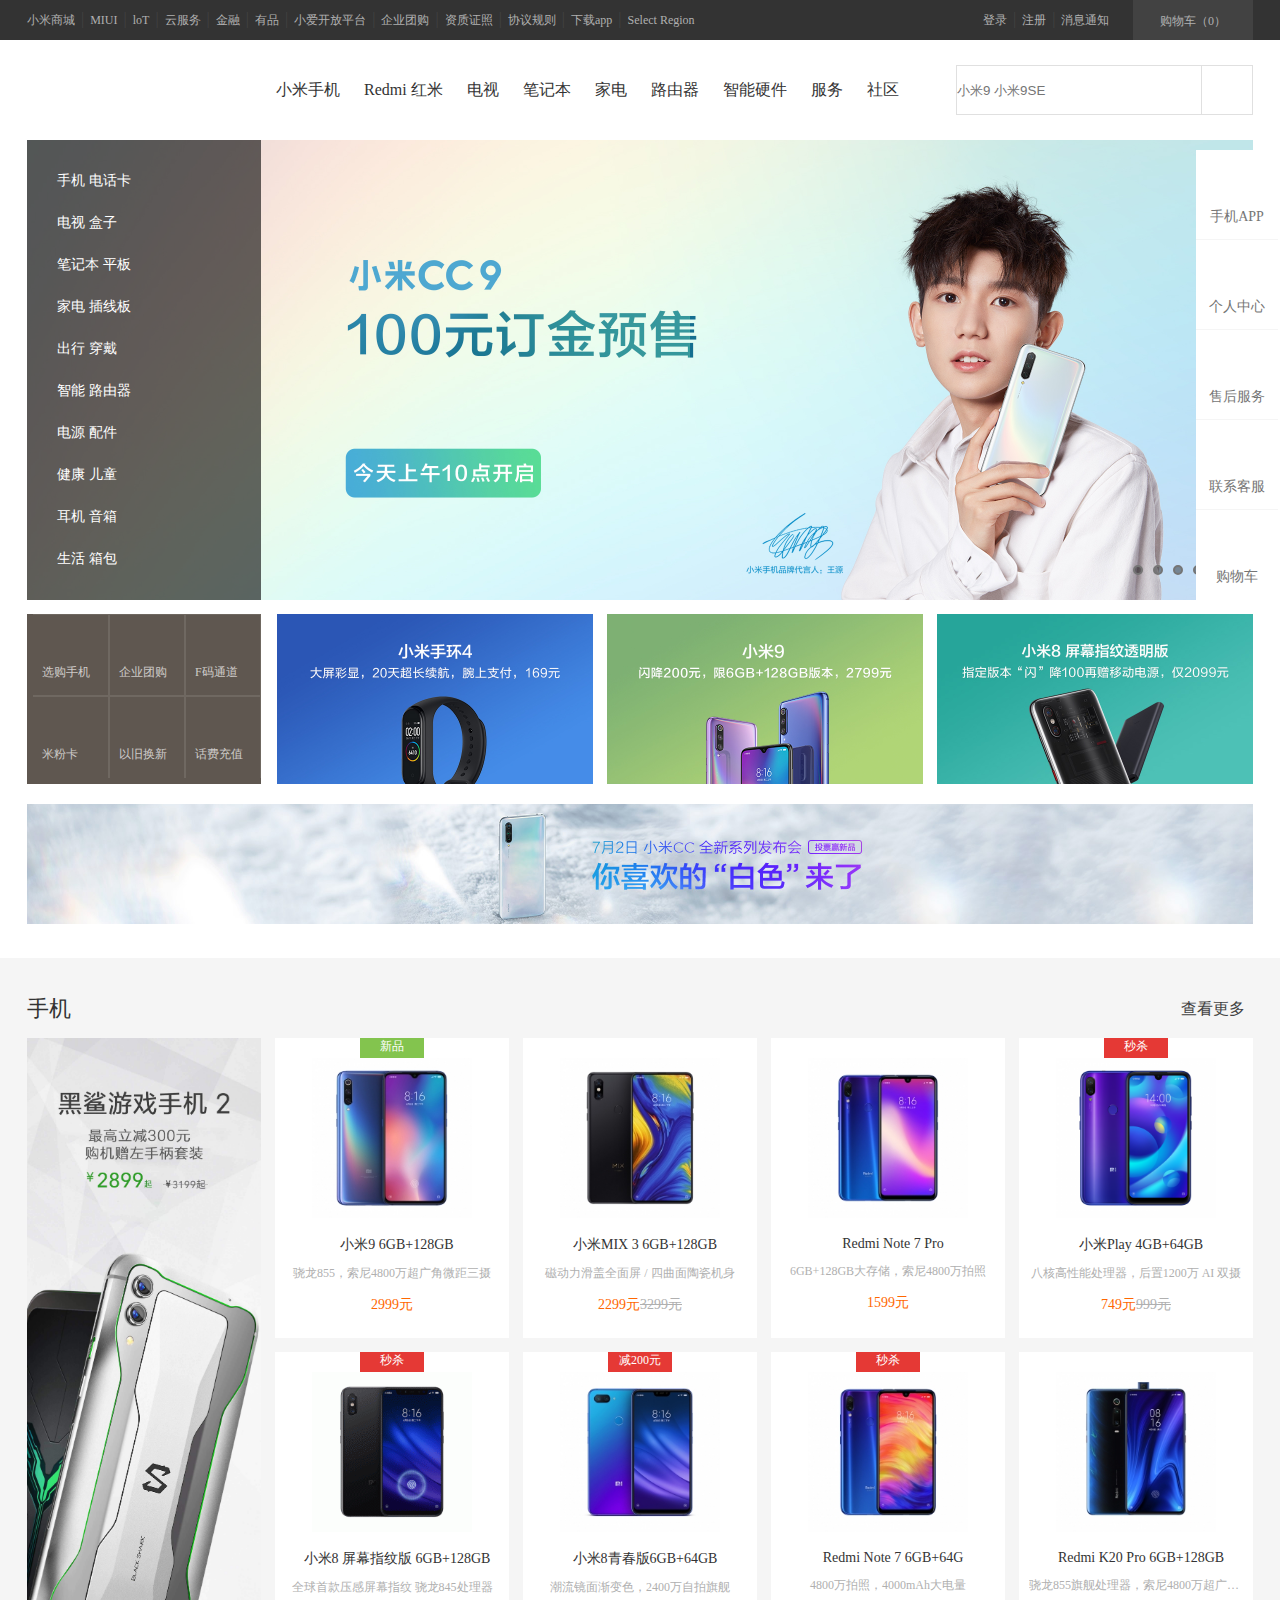
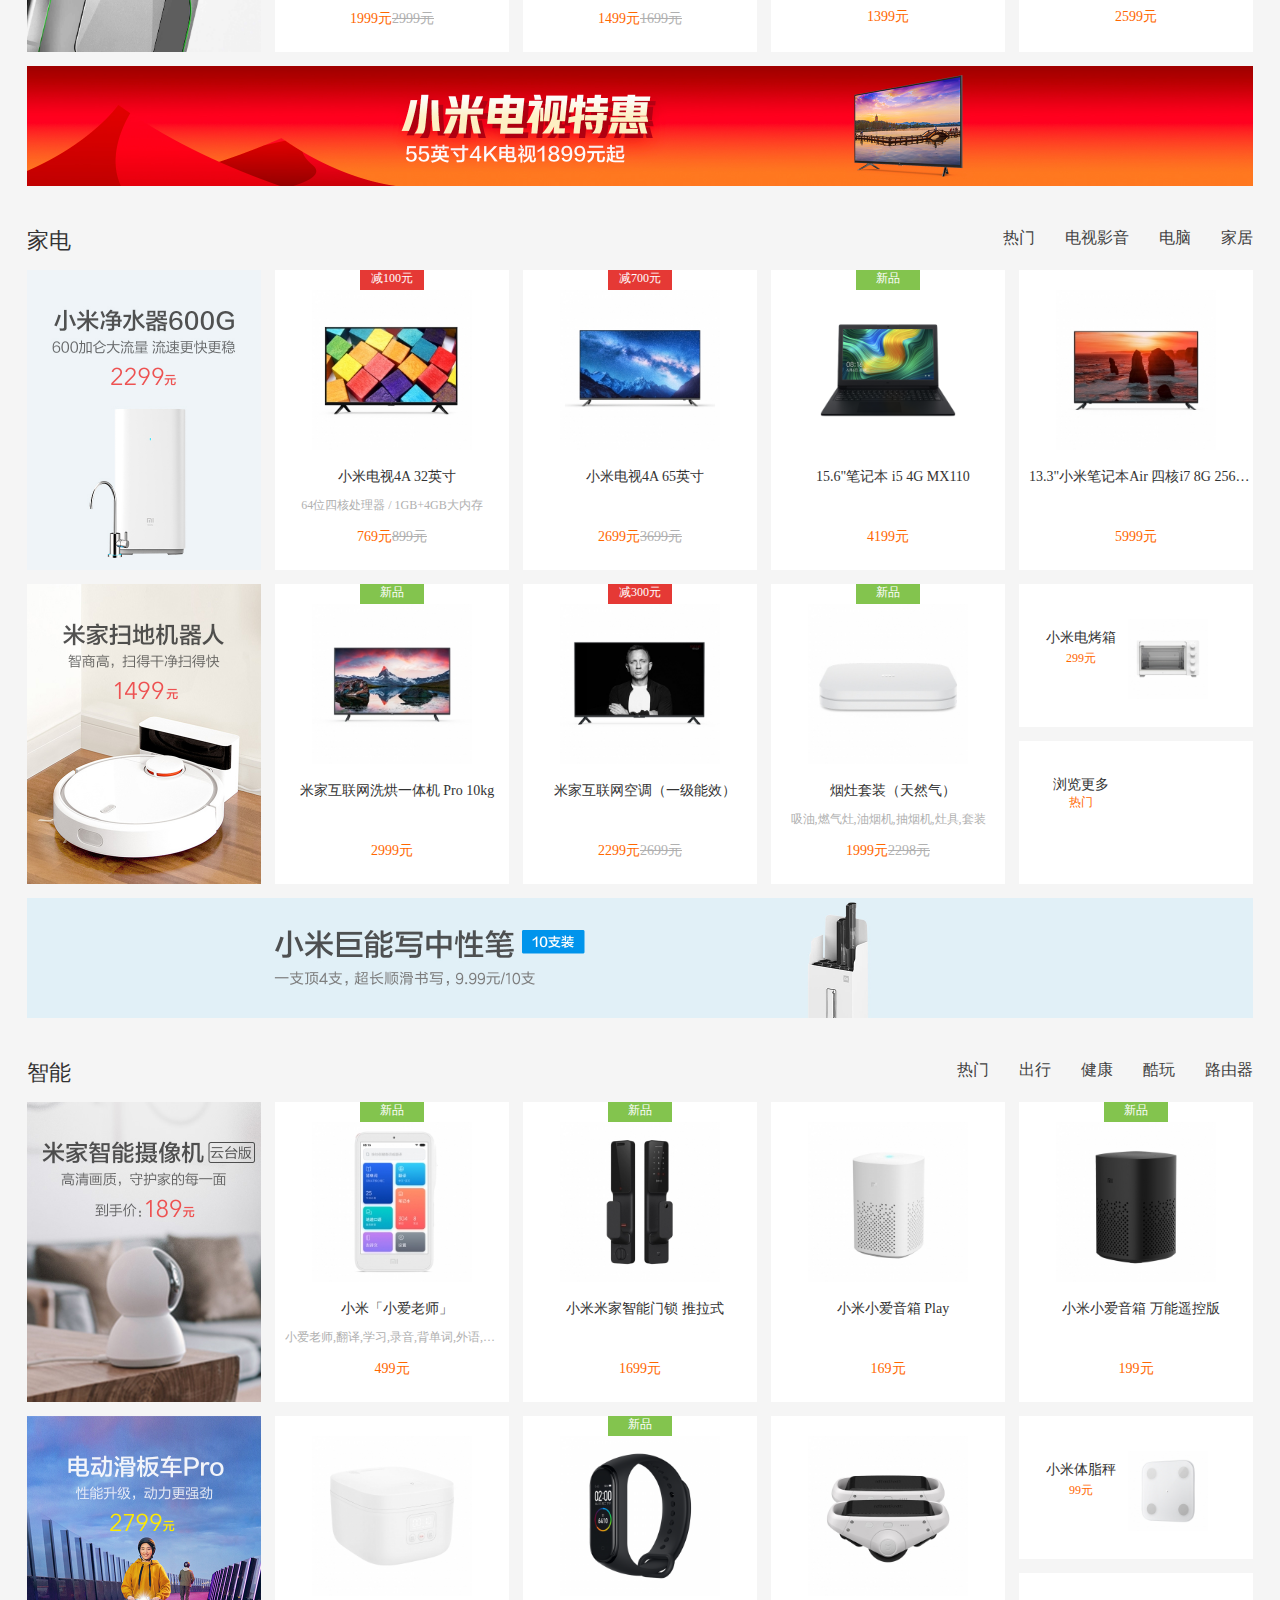
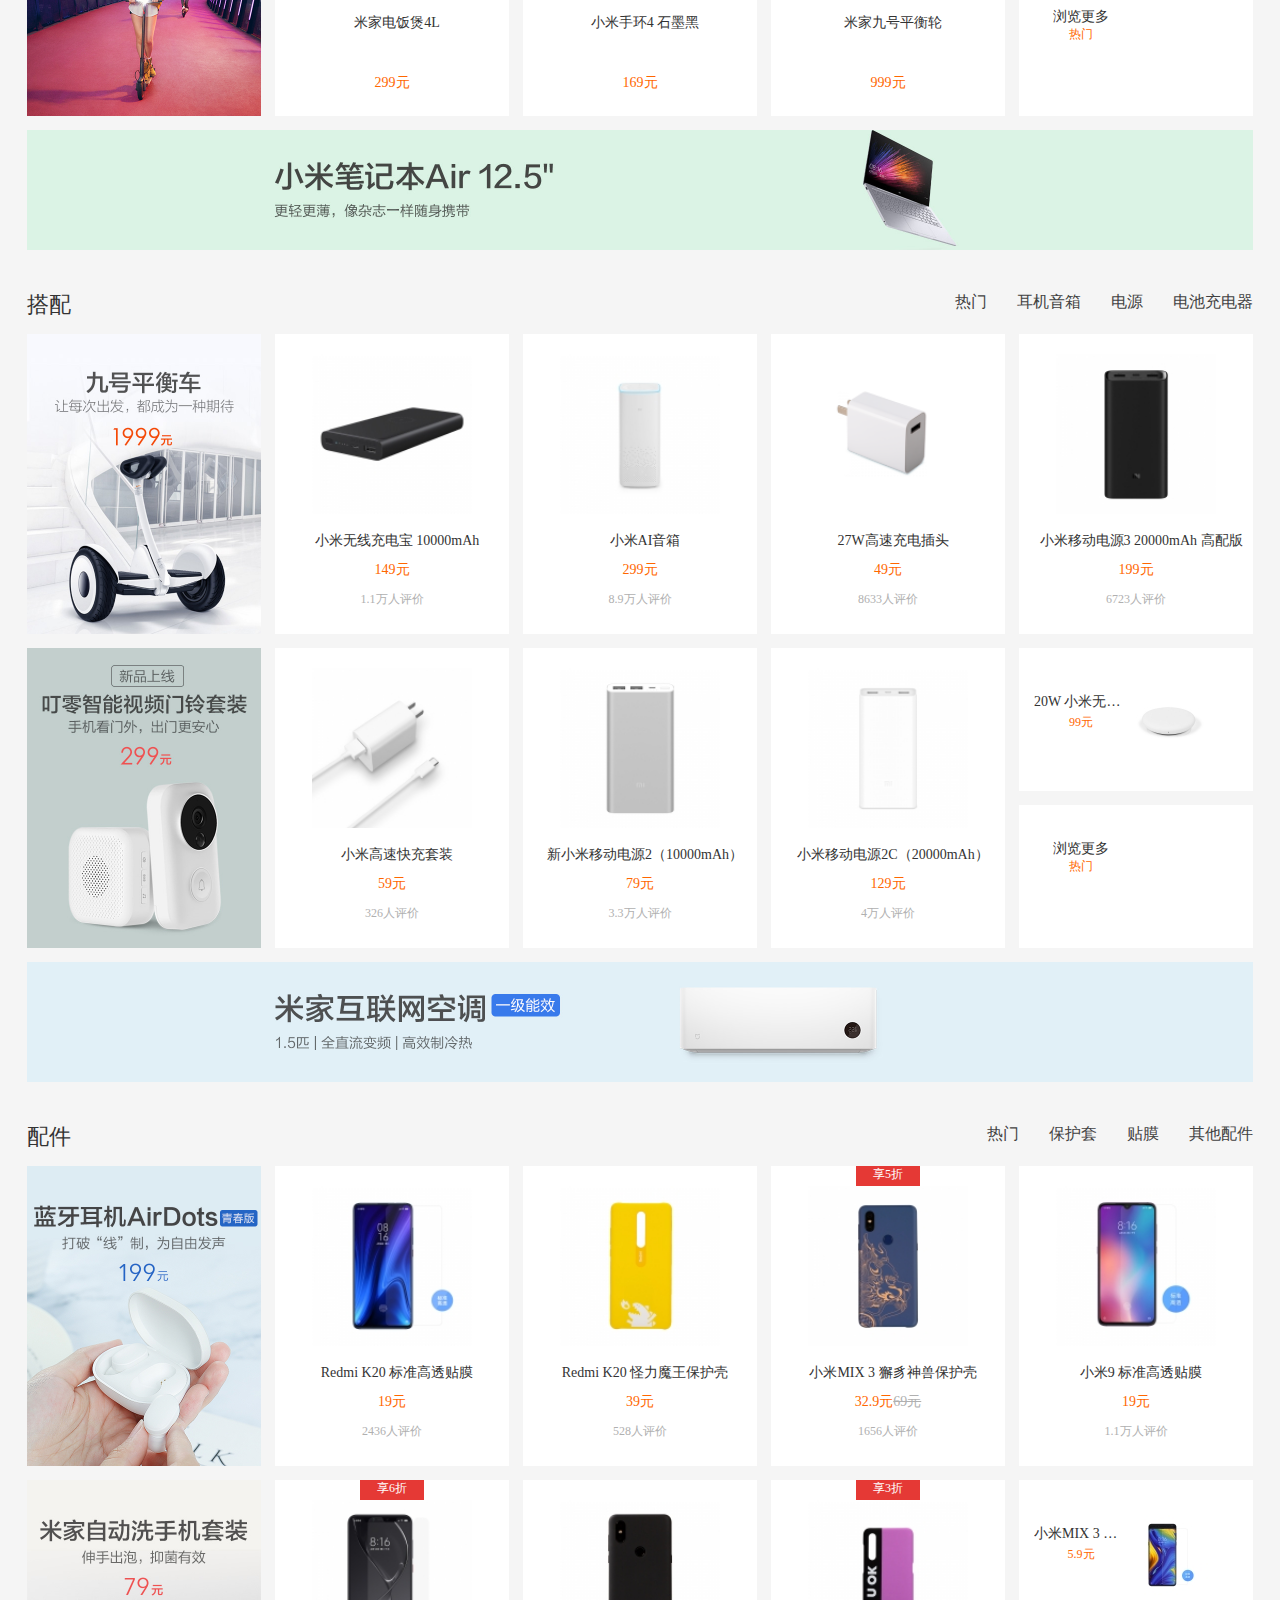
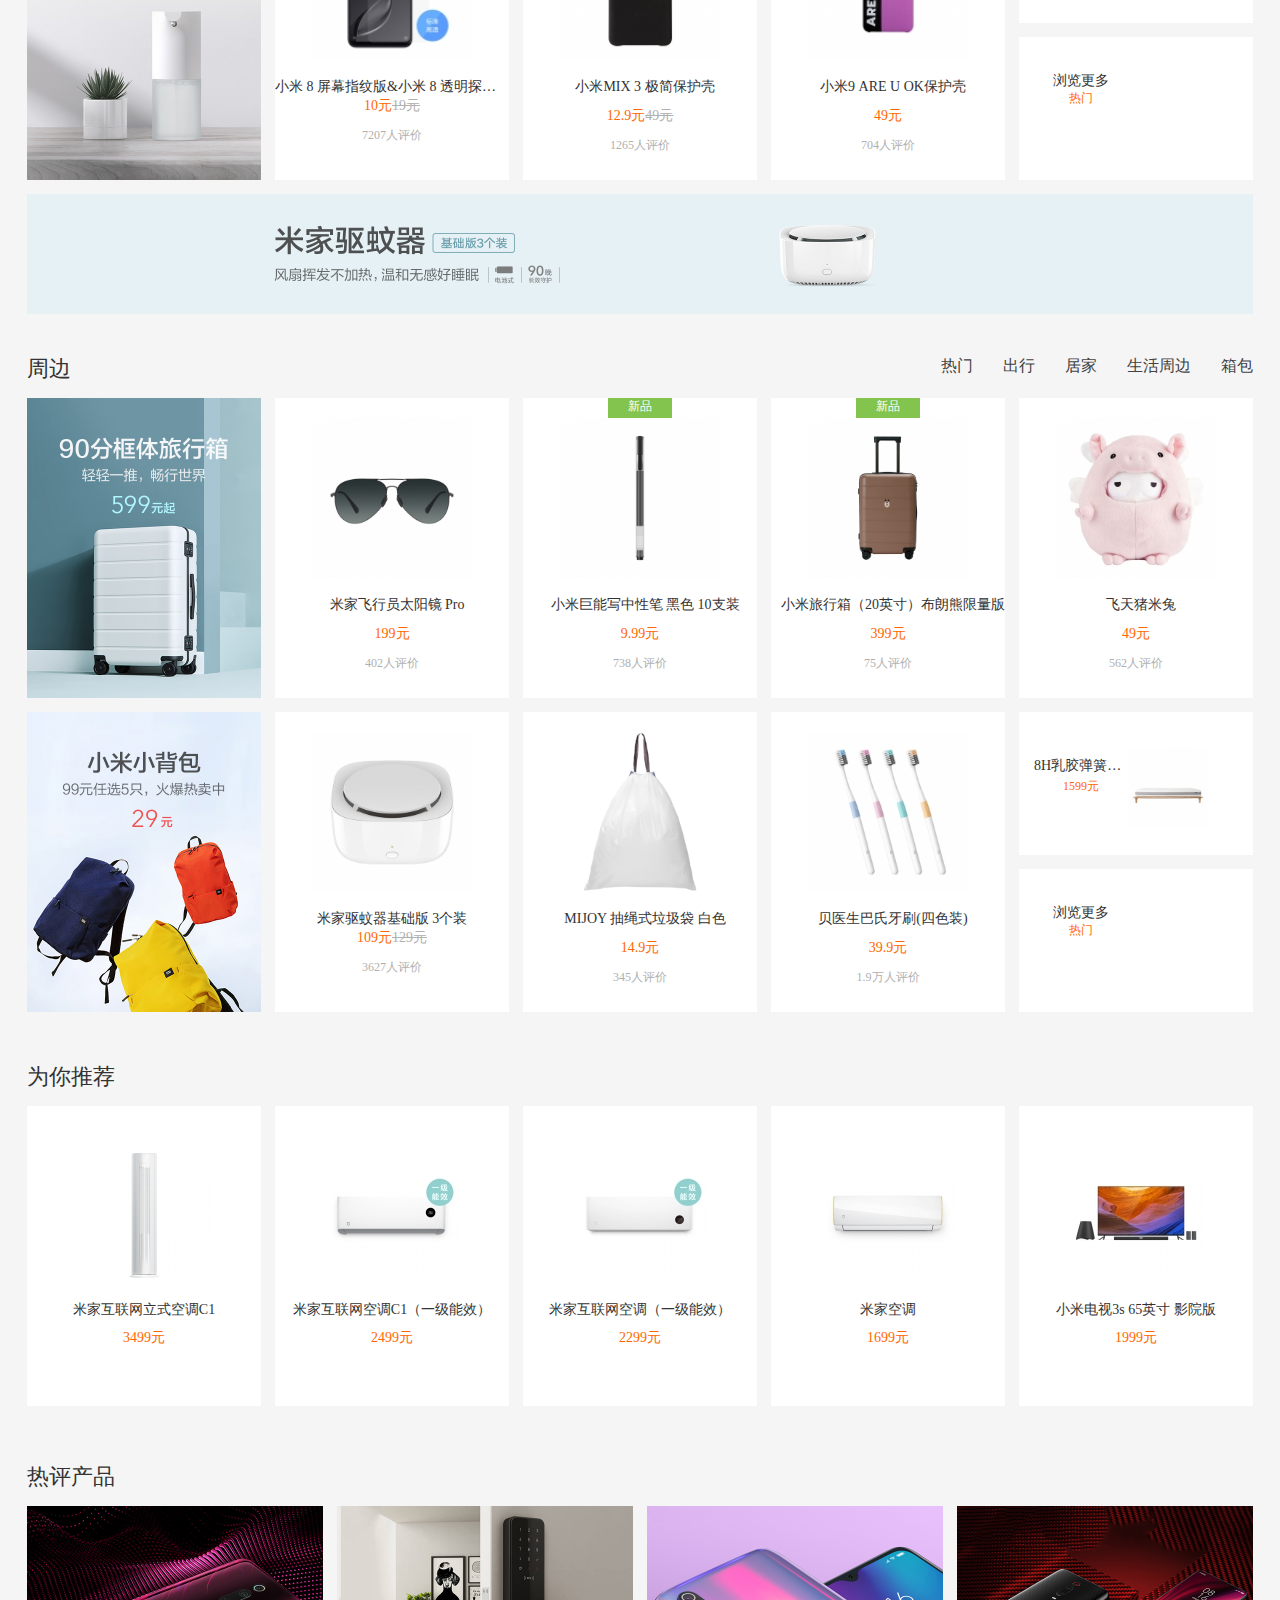
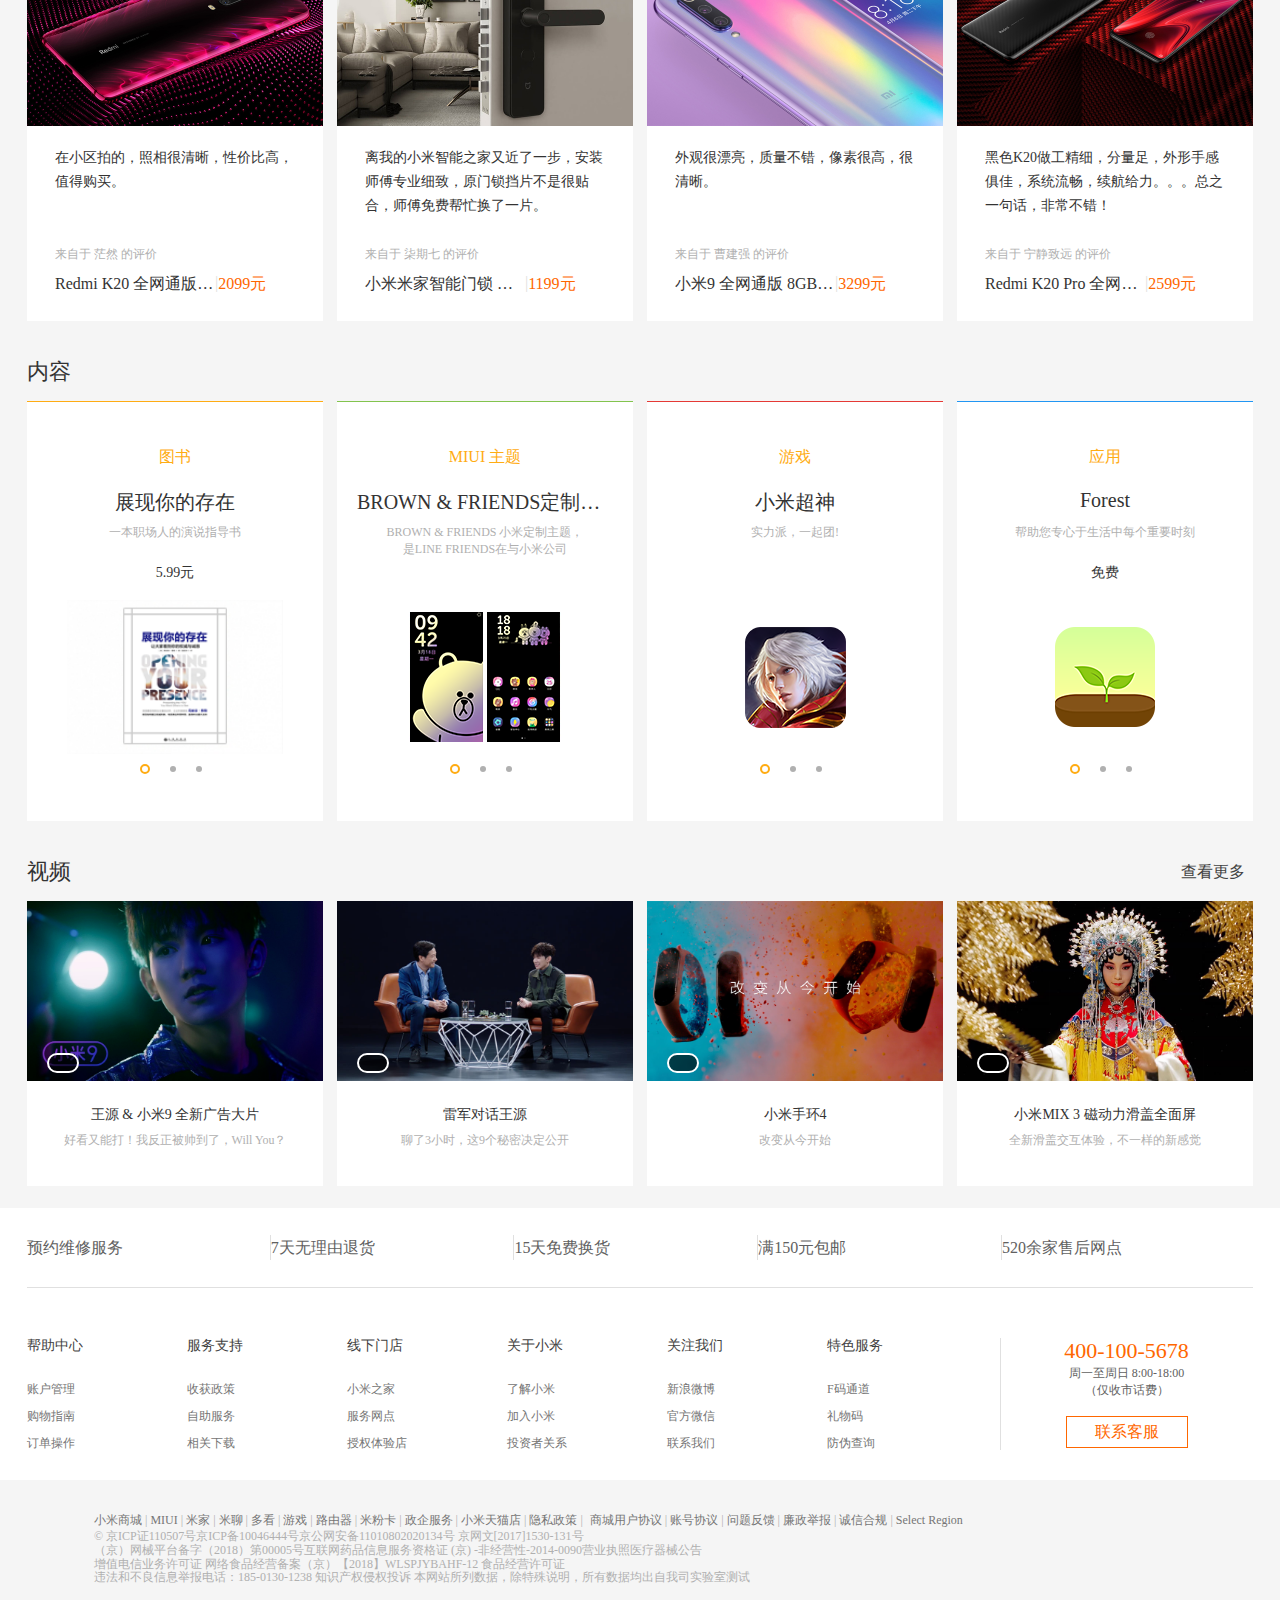
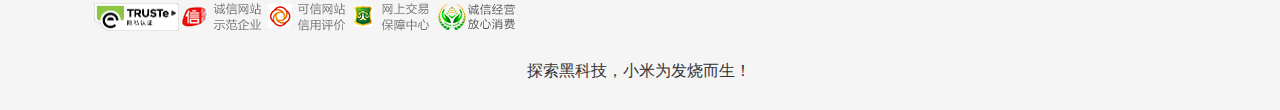
==== commit e489bd62: "xin" ====
--- a/index.html
+++ b/index.html
@@ -6,7 +6,7 @@
     <title>小米</title>
     <link rel="stylesheet" href="index.css">
     <link rel="stylesheet" href="https://at.alicdn.com/t/font_1262359_oemicnq757d.css">
-    <link rel="shortcut icon" href="../img/title.ico">
+    <link rel="shortcut icon" href="img/title.ico">
 </head>
 
 <body>
@@ -67,13 +67,21 @@
             <li class="list1">耳机 音箱<i class="iconfont icon-arrow-right"></i></li>
             <li class="list1">生活 箱包<i class="iconfont icon-arrow-right"></i></li>
         </ul>
-        <a href="" class="banner"><img src="../img/banner5.jpg" alt=""></a>
-        <a href="" class="banner"><img src="../img/banner4.jpg" alt=""></a>
-        <a href="" class="banner"><img src="../img/banner3.jpg" alt=""></a>
-        <a href="" class="banner"><img src="../img/banner2.jpg" alt=""></a>
-        <a href="" class="banner"><img src="../img/banner1.jpg" alt=""></a>
+        <a href="" class="banner"><img src="img/banner5.jpg" alt=""></a>
+        <a href="" class="banner"><img src="img/banner4.jpg" alt=""></a>
+        <a href="" class="banner"><img src="img/banner3.jpg" alt=""></a>
+        <a href="" class="banner"><img src="img/banner2.jpg" alt=""></a>
+        <a href="" class="banner"><img src="img/banner1.jpg" alt=""></a>
         <div class="jiantou zuo"><i class="iconfont icon-zuoyoujiantou1"></i></div>
         <div class="jiantou you"><i class="iconfont icon-zuoyoujiantou2"></i></div>
+        <!-- 轮播点 -->
+        <div class="point">
+            <div class="pager"></div>
+            <div class="pager"></div>
+            <div class="pager"></div>
+            <div class="pager"></div>
+            <div class="pager"></div>
+        </div>
     </div>
     <div class="fix">
         <a href="" class="fix-small">
@@ -133,15 +141,15 @@
 
         </ul>
         <div class="container1-right">
-            <img src="../img/shang1.jpg" alt="">
+            <img src="img/shang1.jpg" alt="">
         </div>
         <div class="container1-right">
-            <img src="../img/shang2.jpg" alt="">
-        </div>
-        <div class="container1-right"><img src="../img/shang3.jpg" alt=""></div>
+            <img src="img/shang2.jpg" alt="">
+        </div>
+        <div class="container1-right"><img src="img/shang3.jpg" alt=""></div>
     </div>
     <div class="first">
-        <img src="../img/tu1.jpg" alt="">
+        <img src="img/tu1.jpg" alt="">
     </div>
     <div class="main">
 
@@ -154,58 +162,58 @@
             </div>
             <div class="main-box1-bottom">
                 <div class="main-box1-bottom1">
-                    <img src="../img/mobile.jpg" alt="">
+                    <img src="img/mobile.jpg" alt="">
                 </div>
                 <ul class="main-box1-bottom2">
                     <li class="mobile">
                         <div class="product">新品</div>
-                        <div class="mobile-img"><img src="../img/mobile1.jpg" alt=""></div>
+                        <div class="mobile-img"><img src="img/mobile1.jpg" alt=""></div>
                         <div class="mobile-title">小米9 6GB+128GB</div>
                         <div class="mobile-des">骁龙855，索尼4800万超广角微距三摄</div>
                         <div class="mobile-price">2999元</div>
                     </li>
                     <li class="mobile">
-                        <div class="mobile-img"><img src="../img/mobile2.jpg" alt=""></div>
+                        <div class="mobile-img"><img src="img/mobile2.jpg" alt=""></div>
                         <div class="mobile-title">小米MIX 3 6GB+128GB</div>
                         <div class="mobile-des">磁动力滑盖全面屏 / 四曲面陶瓷机身</div>
                         <div class="mobile-price">2299元<s>3299元</s></div>
                     </li>
                     <li class="mobile">
-                        <div class="mobile-img"><img src="../img/mobile3.jpg" alt=""></div>
+                        <div class="mobile-img"><img src="img/mobile3.jpg" alt=""></div>
                         <div class="mobile-title">Redmi Note 7 Pro</div>
                         <div class="mobile-des">6GB+128GB大存储，索尼4800万拍照</div>
                         <div class="mobile-price">1599元</div>
                     </li>
                     <li class="mobile">
                         <div class="spike">秒杀</div>
-                        <div class="mobile-img"><img src="../img/mobile4.png" alt=""></div>
+                        <div class="mobile-img"><img src="img/mobile4.png" alt=""></div>
                         <div class="mobile-title">小米Play 4GB+64GB</div>
                         <div class="mobile-des">八核高性能处理器，后置1200万 AI 双摄</div>
                         <div class="mobile-price">749元<s>999元</s></div>
                     </li>
                     <li class="mobile">
                         <div class="spike">秒杀</div>
-                        <div class="mobile-img"><img src="../img/mobile5.png" alt=""></div>
+                        <div class="mobile-img"><img src="img/mobile5.png" alt=""></div>
                         <div class="mobile-title">小米8 屏幕指纹版 6GB+128GB</div>
                         <div class="mobile-des">全球首款压感屏幕指纹 骁龙845处理器</div>
                         <div class="mobile-price">1999元<s>2999元</s></div>
                     </li>
                     <li class="mobile">
                         <div class="spike">减200元</div>
-                        <div class="mobile-img"><img src="../img/mobile6.jpg" alt=""></div>
+                        <div class="mobile-img"><img src="img/mobile6.jpg" alt=""></div>
                         <div class="mobile-title">小米8青春版6GB+64GB</div>
                         <div class="mobile-des">潮流镜面渐变色，2400万自拍旗舰</div>
                         <div class="mobile-price">1499元<s>1699元</s></div>
                     </li>
                     <li class="mobile">
                         <div class="spike">秒杀</div>
-                        <div class="mobile-img"><img src="../img/mobile7.jpg" alt=""></div>
+                        <div class="mobile-img"><img src="img/mobile7.jpg" alt=""></div>
                         <div class="mobile-title">Redmi Note 7 6GB+64G</div>
                         <div class="mobile-des">4800万拍照，4000mAh大电量</div>
                         <div class="mobile-price">1399元</div>
                     </li>
                     <li class="mobile">
-                        <div class="mobile-img"><img src="../img/mobile8.jpg" alt=""></div>
+                        <div class="mobile-img"><img src="img/mobile8.jpg" alt=""></div>
                         <div class="mobile-title">Redmi K20 Pro 6GB+128GB</div>
                         <div class="mobile-des">骁龙855旗舰处理器，索尼4800万超广角三摄</div>
                         <div class="mobile-price">2599元</div>
@@ -213,7 +221,7 @@
                 </ul>
             </div>
             <div class="tupian">
-                <img src="../img/tu2.jpg" alt="" class="tupian-tu2">
+                <img src="img/tu2.jpg" alt="" class="tupian-tu2">
             </div>
 
         </div>
@@ -232,16 +240,16 @@
             <div class="main-box2-bottom">
                 <div class="main-box2-tu">
                     <div class="main-box2-bottom1">
-                        <img src="../img/tvltop.jpg" alt="">
+                        <img src="img/tvltop.jpg" alt="">
                     </div>
                     <div class="main-box2-bottom1">
-                        <img src="../img/tvbottom.jpg" alt="">
+                        <img src="img/tvbottom.jpg" alt="">
                     </div>
                 </div>
                 <ul class="main-box2-bottom2">
                     <li class="mobile move">
                         <div class="spike">减100元</div>
-                        <div class="mobile-img"><img src="../img/tv1.jpg" alt=""></div>
+                        <div class="mobile-img"><img src="img/tv1.jpg" alt=""></div>
                         <div class="mobile-title">小米电视4A 32英寸</div>
                         <div class="mobile-des">64位四核处理器 / 1GB+4GB大内存</div>
                         <div class="mobile-price">769元<s>899元</s></div>
@@ -252,7 +260,7 @@
                     </li>
                     <li class="mobile move">
                         <div class="spike">减700元</div>
-                        <div class="mobile-img"><img src="../img/tv2.jpg" alt=""></div>
+                        <div class="mobile-img"><img src="img/tv2.jpg" alt=""></div>
                         <div class="mobile-title">小米电视4A 65英寸</div>
                         <div class="mobile-des"></div>
                         <div class="mobile-price">2699元<s>3699元</s></div>
@@ -263,7 +271,7 @@
                     </li>
                     <li class="mobile move">
                         <div class="product">新品</div>
-                        <div class="mobile-img"><img src="../img/tv3.png" alt=""></div>
+                        <div class="mobile-img"><img src="img/tv3.png" alt=""></div>
                         <div class="mobile-title">15.6"笔记本 i5 4G MX110</div>
                         <div class="mobile-des"></div>
                         <div class="mobile-price">4199元</div>
@@ -273,7 +281,7 @@
                         </div>
                     </li>
                     <li class="mobile move">
-                        <div class="mobile-img"><img src="../img/tv4.jpg" alt=""></div>
+                        <div class="mobile-img"><img src="img/tv4.jpg" alt=""></div>
                         <div class="mobile-title">13.3"小米笔记本Air 四核i7 8G 256G MX150 银色</div>
                         <div class="mobile-des"></div>
                         <div class="mobile-price">5999元</div>
@@ -284,14 +292,14 @@
                     </li>
                     <li class="mobile">
                         <div class="product">新品</div>
-                        <div class="mobile-img"><img src="../img/tv5.jpg" alt=""></div>
+                        <div class="mobile-img"><img src="img/tv5.jpg" alt=""></div>
                         <div class="mobile-title">米家互联网洗烘一体机 Pro 10kg</div>
                         <div class="mobile-des"></div>
                         <div class="mobile-price">2999元</div>
                     </li>
                     <li class="mobile move">
                         <div class="spike">减300元</div>
-                        <div class="mobile-img"><img src="../img/tv6.jpg" alt=""></div>
+                        <div class="mobile-img"><img src="img/tv6.jpg" alt=""></div>
                         <div class="mobile-title">米家互联网空调（一级能效）</div>
                         <div class="mobile-des"></div>
                         <div class="mobile-price">2299元<s>2699元</s></div>
@@ -302,7 +310,7 @@
                     </li>
                     <li class="mobile move">
                         <div class="product">新品</div>
-                        <div class="mobile-img"><img src="../img/tv7.jpg" alt=""></div>
+                        <div class="mobile-img"><img src="img/tv7.jpg" alt=""></div>
                         <div class="mobile-title">烟灶套装（天然气）</div>
                         <div class="mobile-des">吸油,燃气灶,油烟机,抽烟机,灶具,套装</div>
                         <div class="mobile-price">1999元<s>2298元</s></div>
@@ -316,7 +324,7 @@
                             <div class="jiadian-des1">小米电烤箱</div>
                             <div class="jiadian-des2">299元</div>
                         </div>
-                        <div class="jiadian-img"><img src="../img/diankaoxiang.jpg" alt=""></div>
+                        <div class="jiadian-img"><img src="img/diankaoxiang.jpg" alt=""></div>
 
                     </li>
                     <li class="mobile mobile1">
@@ -329,7 +337,7 @@
                 </ul>
             </div>
             <div class="tupian">
-                <img src="../img/tu3.jpg" alt="" class="tupian-tu2">
+                <img src="img/tu3.jpg" alt="" class="tupian-tu2">
             </div>
         </div>
         <!-- 家电结束 -->
@@ -348,16 +356,16 @@
             <div class="main-box2-bottom">
                 <div class="main-box2-tu">
                     <div class="main-box2-bottom1">
-                        <img src="../img/zhinengtop.jpg" alt="">
+                        <img src="img/zhinengtop.jpg" alt="">
                     </div>
                     <div class="main-box2-bottom1">
-                        <img src="../img/zhinengbottom.jpg" alt="">
+                        <img src="img/zhinengbottom.jpg" alt="">
                     </div>
                 </div>
                 <ul class="main-box2-bottom2">
                     <li class="mobile move">
                         <div class="product">新品</div>
-                        <div class="mobile-img"><img src="../img/zhineng1.jpg" alt=""></div>
+                        <div class="mobile-img"><img src="img/zhineng1.jpg" alt=""></div>
                         <div class="mobile-title">小米「小爱老师」</div>
                         <div class="mobile-des">小爱老师,翻译,学习,录音,背单词,外语,外教,口语,电子词典</div>
                         <div class="mobile-price">499元</div>
@@ -368,13 +376,13 @@
                     </li>
                     <li class="mobile">
                         <div class="product">新品</div>
-                        <div class="mobile-img"><img src="../img/zhineng2.jpg" alt=""></div>
+                        <div class="mobile-img"><img src="img/zhineng2.jpg" alt=""></div>
                         <div class="mobile-title">小米米家智能门锁 推拉式</div>
                         <div class="mobile-des"></div>
                         <div class="mobile-price">1699元</div>
                     </li>
                     <li class="mobile move">
-                        <div class="mobile-img"><img src="../img/zhineng3.jpg" alt=""></div>
+                        <div class="mobile-img"><img src="img/zhineng3.jpg" alt=""></div>
                         <div class="mobile-title">小米小爱音箱 Play</div>
                         <div class="mobile-des"></div>
                         <div class="mobile-price">169元</div>
@@ -385,7 +393,7 @@
                     </li>
                     <li class="mobile move">
                         <div class="product">新品</div>
-                        <div class="mobile-img"><img src="../img/zhineng4.jpg" alt=""></div>
+                        <div class="mobile-img"><img src="img/zhineng4.jpg" alt=""></div>
                         <div class="mobile-title">小米小爱音箱 万能遥控版</div>
                         <div class="mobile-des"></div>
                         <div class="mobile-price">199元</div>
@@ -395,7 +403,7 @@
                         </div>
                     </li>
                     <li class="mobile move">
-                        <div class="mobile-img"><img src="../img/zhineng5.jpg" alt=""></div>
+                        <div class="mobile-img"><img src="img/zhineng5.jpg" alt=""></div>
                         <div class="mobile-title">米家电饭煲4L</div>
                         <div class="mobile-des"></div>
                         <div class="mobile-price">299元</div>
@@ -406,7 +414,7 @@
                     </li>
                     <li class="mobile move">
                         <div class="product">新品</div>
-                        <div class="mobile-img"><img src="../img/zhineng6.png" alt=""></div>
+                        <div class="mobile-img"><img src="img/zhineng6.png" alt=""></div>
                         <div class="mobile-title">小米手环4 石墨黑</div>
                         <div class="mobile-des"></div>
                         <div class="mobile-price">169元</div>
@@ -416,7 +424,7 @@
                         </div>
                     </li>
                     <li class="mobile move">
-                        <div class="mobile-img"><img src="../img/zhineng7.jpg" alt=""></div>
+                        <div class="mobile-img"><img src="img/zhineng7.jpg" alt=""></div>
                         <div class="mobile-title">米家九号平衡轮</div>
                         <div class="mobile-des"></div>
                         <div class="mobile-price">999元</div>
@@ -430,7 +438,7 @@
                             <div class="jiadian-des1">小米体脂秤</div>
                             <div class="jiadian-des2">99元</div>
                         </div>
-                        <div class="jiadian-img"><img src="../img/tizhicheng.jpg" alt=""></div>
+                        <div class="jiadian-img"><img src="img/tizhicheng.jpg" alt=""></div>
 
                     </li>
                     <li class="mobile mobile1">
@@ -443,7 +451,7 @@
                 </ul>
             </div>
             <div class="tupian">
-                <img src="../img/tu4.jpg" alt="" class="tupian-tu2">
+                <img src="img/tu4.jpg" alt="" class="tupian-tu2">
             </div>
         </div>
         <!-- 智能结束 -->
@@ -462,15 +470,15 @@
             <div class="main-box2-bottom">
                 <div class="main-box2-tu">
                     <div class="main-box2-bottom1">
-                        <img src="../img/dapeitop.jpg" alt="">
+                        <img src="img/dapeitop.jpg" alt="">
                     </div>
                     <div class="main-box2-bottom1">
-                        <img src="../img/dapeibottom.jpg" alt="">
+                        <img src="img/dapeibottom.jpg" alt="">
                     </div>
                 </div>
                 <ul class="main-box2-bottom2">
                     <li class="mobile move">
-                        <div class="mobile-img"><img src="../img/dapei1.jpg" alt=""></div>
+                        <div class="mobile-img"><img src="img/dapei1.jpg" alt=""></div>
                         <div class="mobile-title"> 小米无线充电宝 10000mAh </div>
                         <div class="mobile-des-price">149元</div>
                         <div class="mobile-price-des">1.1万人评价</div>
@@ -480,7 +488,7 @@
                         </div>
                     </li>
                     <li class="mobile move">
-                        <div class="mobile-img"><img src="../img/dapei2.jpg" alt=""></div>
+                        <div class="mobile-img"><img src="img/dapei2.jpg" alt=""></div>
                         <div class="mobile-title"> 小米AI音箱 </div>
                         <div class="mobile-des-price">299元</div>
                         <div class="mobile-price-des">8.9万人评价</div>
@@ -490,7 +498,7 @@
                         </div>
                     </li>
                     <li class="mobile move">
-                        <div class="mobile-img"><img src="../img/dapei3.png" alt=""></div>
+                        <div class="mobile-img"><img src="img/dapei3.png" alt=""></div>
                         <div class="mobile-title"> 27W高速充电插头 </div>
                         <div class="mobile-des-price">49元</div>
                         <div class="mobile-price-des">8633人评价</div>
@@ -500,7 +508,7 @@
                         </div>
                     </li>
                     <li class="mobile move">
-                        <div class="mobile-img"><img src="../img/dapei4.jpg" alt=""></div>
+                        <div class="mobile-img"><img src="img/dapei4.jpg" alt=""></div>
                         <div class="mobile-title"> 小米移动电源3 20000mAh 高配版 </div>
                         <div class="mobile-des-price">199元</div>
                         <div class="mobile-price-des">6723人评价</div>
@@ -510,7 +518,7 @@
                         </div>
                     </li>
                     <li class="mobile move">
-                        <div class="mobile-img"><img src="../img/dapei5.jpg" alt=""></div>
+                        <div class="mobile-img"><img src="img/dapei5.jpg" alt=""></div>
                         <div class="mobile-title">小米高速快充套装</div>
                         <div class="mobile-des-price">59元</div>
                         <div class="mobile-price-des">326人评价</div>
@@ -520,7 +528,7 @@
                         </div>
                     </li>
                     <li class="mobile move">
-                        <div class="mobile-img"><img src="../img/dapei6.jpg" alt=""></div>
+                        <div class="mobile-img"><img src="img/dapei6.jpg" alt=""></div>
                         <div class="mobile-title">新小米移动电源2（10000mAh）</div>
                         <div class="mobile-des-price">79元</div>
                         <div class="mobile-price-des">3.3万人评价</div>
@@ -530,7 +538,7 @@
                         </div>
                     </li>
                     <li class="mobile move">
-                        <div class="mobile-img"><img src="../img/dapei7.jpg" alt=""></div>
+                        <div class="mobile-img"><img src="img/dapei7.jpg" alt=""></div>
                         <div class="mobile-title">小米移动电源2C（20000mAh）</div>
                         <div class="mobile-des-price">129元</div>
                         <div class="mobile-price-des">4万人评价</div>
@@ -544,7 +552,7 @@
                             <div class="jiadian-des1">20W 小米无线充电器</div>
                             <div class="jiadian-des2">99元</div>
                         </div>
-                        <div class="jiadian-img"><img src="../img/wuxianchongdianqi.jpg" alt=""></div>
+                        <div class="jiadian-img"><img src="img/wuxianchongdianqi.jpg" alt=""></div>
 
                     </li>
                     <li class="mobile mobile1">
@@ -558,7 +566,7 @@
                 </ul>
             </div>
             <div class="tupian">
-                <img src="../img/tu5.jpg" alt="" class="tupian-tu2">
+                <img src="img/tu5.jpg" alt="" class="tupian-tu2">
             </div>
         </div>
         <!-- 搭配结束 -->
@@ -577,15 +585,15 @@
             <div class="main-box2-bottom">
                 <div class="main-box2-tu">
                     <div class="main-box2-bottom1">
-                        <img src="../img/peijiantop.jpg" alt="">
+                        <img src="img/peijiantop.jpg" alt="">
                     </div>
                     <div class="main-box2-bottom1">
-                        <img src="../img/peijianbottom.jpg" alt="">
+                        <img src="img/peijianbottom.jpg" alt="">
                     </div>
                 </div>
                 <ul class="main-box2-bottom2">
                     <li class="mobile move">
-                        <div class="mobile-img"><img src="../img/peijian1.jpg" alt=""></div>
+                        <div class="mobile-img"><img src="img/peijian1.jpg" alt=""></div>
                         <div class="mobile-title"> Redmi K20 标准高透贴膜</div>
                         <div class="mobile-des-price">19元</div>
                         <div class="mobile-price-des">2436人评价</div>
@@ -595,7 +603,7 @@
                         </div>
                     </li>
                     <li class="mobile move">
-                        <div class="mobile-img"><img src="../img/peijian2.jpg" alt=""></div>
+                        <div class="mobile-img"><img src="img/peijian2.jpg" alt=""></div>
                         <div class="mobile-title"> Redmi K20 怪力魔王保护壳 </div>
                         <div class="mobile-des-price">39元</div>
                         <div class="mobile-price-des">528人评价</div>
@@ -606,7 +614,7 @@
                     </li>
                     <li class="mobile move">
                         <div class="spike">享5折</div>
-                        <div class="mobile-img"><img src="../img/peijian3.jpg" alt=""></div>
+                        <div class="mobile-img"><img src="img/peijian3.jpg" alt=""></div>
                         <div class="mobile-title"> 小米MIX 3 獬豸神兽保护壳 </div>
                         <div class="mobile-des-price">32.9元<s>69元</s></div>
                         <div class="mobile-price-des">1656人评价</div>
@@ -616,7 +624,7 @@
                         </div>
                     </li>
                     <li class="mobile move">
-                        <div class="mobile-img"><img src="../img/peijian4.jpg" alt=""></div>
+                        <div class="mobile-img"><img src="img/peijian4.jpg" alt=""></div>
                         <div class="mobile-title"> 小米9 标准高透贴膜 </div>
                         <div class="mobile-des-price">19元</div>
                         <div class="mobile-price-des">1.1万人评价</div>
@@ -627,7 +635,7 @@
                     </li>
                     <li class="mobile move">
                         <div class="spike">享6折</div>
-                        <div class="mobile-img"><img src="../img/peijian5.jpg" alt=""></div>
+                        <div class="mobile-img"><img src="img/peijian5.jpg" alt=""></div>
                         <div class="mobile-title-title1"> 小米 8 屏幕指纹版&小米 8 透明探索版 标准高透贴膜 </div>
                         <div class="mobile-des-price">10元<s>19元</s></div>
                         <div class="mobile-price-des">7207人评价</div>
@@ -637,7 +645,7 @@
                         </div>
                     </li>
                     <li class="mobile move">
-                        <div class="mobile-img"><img src="../img/peijian6.jpg" alt=""></div>
+                        <div class="mobile-img"><img src="img/peijian6.jpg" alt=""></div>
                         <div class="mobile-title"> 小米MIX 3 极简保护壳 </div>
                         <div class="mobile-des-price">12.9元<s>49元</s></div>
                         <div class="mobile-price-des">1265人评价</div>
@@ -648,7 +656,7 @@
                     </li>
                     <li class="mobile move">
                         <div class="spike">享3折</div>
-                        <div class="mobile-img"><img src="../img/peijian7.jpg" alt=""></div>
+                        <div class="mobile-img"><img src="img/peijian7.jpg" alt=""></div>
                         <div class="mobile-title"> 小米9 ARE U OK保护壳 </div>
                         <div class="mobile-des-price">49元</div>
                         <div class="mobile-price-des">704人评价</div>
@@ -662,7 +670,7 @@
                             <div class="jiadian-des1">小米MIX 3 标准高透膜</div>
                             <div class="jiadian-des2">5.9元</div>
                         </div>
-                        <div class="jiadian-img"><img src="../img/xiaomiMIX.jpg" alt=""></div>
+                        <div class="jiadian-img"><img src="img/xiaomiMIX.jpg" alt=""></div>
 
                     </li>
                     <li class="mobile mobile1">
@@ -675,7 +683,7 @@
                 </ul>
             </div>
             <div class="tupian">
-                <img src="../img/tu6.jpg" alt="" class="tupian-tu2">
+                <img src="img/tu6.jpg" alt="" class="tupian-tu2">
             </div>
         </div>
         <!-- 配件结束 -->
@@ -695,15 +703,15 @@
             <div class="main-box2-bottom">
                 <div class="main-box2-tu">
                     <div class="main-box2-bottom1">
-                        <img src="../img/zhoubiantop.jpg" alt="">
+                        <img src="img/zhoubiantop.jpg" alt="">
                     </div>
                     <div class="main-box2-bottom1">
-                        <img src="../img/zhoubianbottom.jpg" alt="">
+                        <img src="img/zhoubianbottom.jpg" alt="">
                     </div>
                 </div>
                 <ul class="main-box2-bottom2">
                     <li class="mobile move">
-                        <div class="mobile-img"><img src="../img/zhoubian1.jpg" alt=""></div>
+                        <div class="mobile-img"><img src="img/zhoubian1.jpg" alt=""></div>
                         <div class="mobile-title">米家飞行员太阳镜 Pro</div>
                         <div class="mobile-des-price">199元</div>
                         <div class="mobile-price-des">402人评价</div>
@@ -714,7 +722,7 @@
                     </li>
                     <li class="mobile move">
                         <div class="product">新品</div>
-                        <div class="mobile-img"><img src="../img/zhoubian2.jpg" alt=""></div>
+                        <div class="mobile-img"><img src="img/zhoubian2.jpg" alt=""></div>
                         <div class="mobile-title">小米巨能写中性笔 黑色 10支装</div>
                         <div class="mobile-des-price">9.99元</div>
                         <div class="mobile-price-des">738人评价</div>
@@ -725,7 +733,7 @@
                     </li>
                     <li class="mobile move">
                         <div class="product">新品</div>
-                        <div class="mobile-img"><img src="../img/zhoubian3.jpg" alt=""></div>
+                        <div class="mobile-img"><img src="img/zhoubian3.jpg" alt=""></div>
                         <div class="mobile-title">小米旅行箱（20英寸）布朗熊限量版</div>
                         <div class="mobile-des-price">399元</div>
                         <div class="mobile-price-des">75人评价</div>
@@ -735,7 +743,7 @@
                         </div>
                     </li>
                     <li class="mobile move">
-                        <div class="mobile-img"><img src="../img/zhoubian4.jpg" alt=""></div>
+                        <div class="mobile-img"><img src="img/zhoubian4.jpg" alt=""></div>
                         <div class="mobile-title">飞天猪米兔</div>
                         <div class="mobile-des-price">49元</div>
                         <div class="mobile-price-des">562人评价</div>
@@ -745,7 +753,7 @@
                         </div>
                     </li>
                     <li class="mobile move">
-                        <div class="mobile-img"><img src="../img/zhoubian5.jpg" alt=""></div>
+                        <div class="mobile-img"><img src="img/zhoubian5.jpg" alt=""></div>
                         <div class="mobile-title-title1">米家驱蚊器基础版 3个装</div>
                         <div class="mobile-des-price">109元<s>129元</s></div>
                         <div class="mobile-price-des">3627人评价</div>
@@ -755,7 +763,7 @@
                         </div>
                     </li>
                     <li class="mobile move">
-                        <div class="mobile-img"><img src="../img/zhoubian6.png" alt=""></div>
+                        <div class="mobile-img"><img src="img/zhoubian6.png" alt=""></div>
                         <div class="mobile-title">MIJOY 抽绳式垃圾袋 白色</div>
                         <div class="mobile-des-price">14.9元</div>
                         <div class="mobile-price-des">345人评价</div>
@@ -765,7 +773,7 @@
                         </div>
                     </li>
                     <li class="mobile move">
-                        <div class="mobile-img"><img src="../img/zhoubian7.jpg" alt=""></div>
+                        <div class="mobile-img"><img src="img/zhoubian7.jpg" alt=""></div>
                         <div class="mobile-title">贝医生巴氏牙刷(四色装)</div>
                         <div class="mobile-des-price">39.9元</div>
                         <div class="mobile-price-des">1.9万人评价</div>
@@ -779,7 +787,7 @@
                             <div class="jiadian-des1">8H乳胶弹簧静音床垫</div>
                             <div class="jiadian-des2">1599元</div>
                         </div>
-                        <div class="jiadian-img"><img src="../img/8H.jpg" alt=""></div>
+                        <div class="jiadian-img"><img src="img/8H.jpg" alt=""></div>
 
                     </li>
                     <li class="mobile mobile1">
@@ -803,27 +811,27 @@
             <div class="main-box3-bottom">
                 <ul>
                     <li class="advice">
-                        <div class="advice-img"><img src="../img/tuijian1.jpg" alt=""></div>
+                        <div class="advice-img"><img src="img/tuijian1.jpg" alt=""></div>
                         <div class="advice-des"> 米家互联网立式空调C1 </div>
                         <div class="advice-price">3499元</div>
                     </li>
                     <li class="advice">
-                        <div class="advice-img"><img src="../img/tuijian2.jpg" alt=""></div>
+                        <div class="advice-img"><img src="img/tuijian2.jpg" alt=""></div>
                         <div class="advice-des"> 米家互联网空调C1（一级能效） </div>
                         <div class="advice-price">2499元</div>
                     </li>
                     <li class="advice">
-                        <div class="advice-img"><img src="../img/tuijian3.jpg" alt=""></div>
+                        <div class="advice-img"><img src="img/tuijian3.jpg" alt=""></div>
                         <div class="advice-des"> 米家互联网空调（一级能效） </div>
                         <div class="advice-price">2299元</div>
                     </li>
                     <li class="advice">
-                        <div class="advice-img"><img src="../img/tuijian4.jpg" alt=""></div>
+                        <div class="advice-img"><img src="img/tuijian4.jpg" alt=""></div>
                         <div class="advice-des"> 米家空调 </div>
                         <div class="advice-price">1699元</div>
                     </li>
                     <li class="advice1">
-                        <div class="advice-img"><img src="../img/tuijian5.jpg" alt=""></div>
+                        <div class="advice-img"><img src="img/tuijian5.jpg" alt=""></div>
                         <div class="advice-des"> 小米电视3s 65英寸 影院版 </div>
                         <div class="advice-price">1999元</div>
                     </li>
@@ -845,7 +853,7 @@
             <div class="main-box4-bottom">
                 <ul class="main-box4-bottom">
                     <li class="hot-review1">
-                        <div class="hot-img"><img src="../img/hotreview1.jpg" alt=""></div>
+                        <div class="hot-img"><img src="img/hotreview1.jpg" alt=""></div>
                         <div class="hot-des">在小区拍的，照相很清晰，性价比高，值得购买。</div>
                         <div class="hot-des2"> 来自于 茫然 的评价 </div>
                         <div class="hot-des3">Redmi K20 全网通版 6GB+128GB 火焰红</div>
@@ -853,15 +861,15 @@
                         <div class="hot-des5">2099元</div>
                     </li>
                     <li class="hot-review">
-                        <div class="hot-img"><img src="../img/hotreview2.jpg" alt=""></div>
-                        <div class="hot-des">离我的小米智能之家又近了一步，安装师傅专业细致，原门锁挡片不是很贴合，师傅免费帮忙换了一片。门锁反应...</div>
+                        <div class="hot-img"><img src="img/hotreview2.jpg" alt=""></div>
+                        <div class="hot-des">离我的小米智能之家又近了一步，安装师傅专业细致，原门锁挡片不是很贴合，师傅免费帮忙换了一片。</div>
                         <div class="hot-des2"> 来自于 柒期七 的评价 </div>
                         <div class="hot-des3">小米米家智能门锁 碳素黑</div>
                         <div class="hot-des4"><span class="hot">|</span></div>
                         <div class="hot-des5">1199元</div>
                     </li>
                     <li class="hot-review">
-                        <div class="hot-img"><img src="../img/hotreview3.jpg" alt=""></div>
+                        <div class="hot-img"><img src="img/hotreview3.jpg" alt=""></div>
                         <div class="hot-des">外观很漂亮，质量不错，像素很高，很清晰。</div>
                         <div class="hot-des2"> 来自于 曹建强 的评价 </div>
                         <div class="hot-des3">小米9 全网通版 8GB内存 全息幻彩紫</div>
@@ -869,7 +877,7 @@
                         <div class="hot-des5">3299元</div>
                     </li>
                     <li class="hot-review">
-                        <div class="hot-img"><img src="../img/hotreview4.jpg" alt=""></div>
+                        <div class="hot-img"><img src="img/hotreview4.jpg" alt=""></div>
                         <div class="hot-des">黑色K20做工精细，分量足，外形手感俱佳，系统流畅，续航给力。。。总之一句话，非常不错！</div>
                         <div class="hot-des2"> 来自于 宁静致远 的评价 </div>
                         <div class="hot-des3">Redmi K20 Pro 全网通版 6GB+128GB 碳纤黑</div>
@@ -897,7 +905,7 @@
                     <div class="content-des2">展现你的存在</div>
                     <div class="content-des3">一本职场人的演说指导书</div>
                     <div class="content-des4">5.99元</div>
-                    <div class="content-img"><img src="../img/content1.png" alt=""></div>
+                    <div class="content-img"><img src="img/content1.png" alt=""></div>
                     <div class="content-des5">
                         <div class="circular1"></div>
                         <div class="circular2"></div>
@@ -912,7 +920,7 @@
                     <div class="content-des2">BROWN & FRIENDS定制主题</div>
                     <div class="content-des3">BROWN & FRIENDS 小米定制主题，是LINE FRIENDS在与小米公司</div>
                     <div class="content-des4"></div>
-                    <div class="content-img"><img src="../img/content2.png" alt=""></div>
+                    <div class="content-img"><img src="img/content2.png" alt=""></div>
                     <div class="content-des5">
                         <div class="circular1"></div>
                         <div class="circular2"></div>
@@ -926,7 +934,7 @@
                     <div class="content-des2">小米超神</div>
                     <div class="content-des3">实力派，一起团!</div>
                     <div class="content-des4"></div>
-                    <div class="content-img"><img src="../img/content3.png" alt=""></div>
+                    <div class="content-img"><img src="img/content3.png" alt=""></div>
                     <div class="content-des5">
                         <div class="circular1"></div>
                         <div class="circular2"></div>
@@ -940,7 +948,7 @@
                     <div class="content-des2">Forest</div>
                     <div class="content-des3">帮助您专心于生活中每个重要时刻</div>
                     <div class="content-des4">免费</div>
-                    <div class="content-img"><img src="../img/content4.png" alt=""></div>
+                    <div class="content-img"><img src="img/content4.png" alt=""></div>
                     <div class="content-des5">
                         <div class="circular1"></div>
                         <div class="circular2"></div>
@@ -967,38 +975,46 @@
             </div>
             <ul class="main-box6-bottom">
                 <li class="video1">
-                    <div class="video-des1"><img src="../img/video1.jpg" alt=""></div>
+                    <div class="video-des1"><img src="img/video1.jpg" alt="">
+                        <div class="play">
+                            <i class="iconfont icon-bofang"></i>
+                        </div>
+                    </div>
                     <div class="video-des2">王源 & 小米9 全新广告大片</div>
                     <div class="video-des3">好看又能打！我反正被帅到了，Will You？</div>
-                    <div class="play">
-                        <i class="iconfont icon-bofang"></i>
-                    </div>
+
                 </li>
                 <li class="video2">
-                    <div class="video-des1"><img src="../img/video2.jpg" alt=""></div>
+                    <div class="video-des1"><img src="img/video2.jpg" alt="">
+                        <div class="play">
+                            <i class="iconfont icon-bofang"></i>
+                        </div>
+                    </div>
 
                     <div class="video-des2">雷军对话王源</div>
                     <div class="video-des3">聊了3小时，这9个秘密决定公开</div>
-                    <div class="play">
-                        <i class="iconfont icon-bofang"></i>
-                    </div>
+
 
                 </li>
                 <li class="video2">
-                    <div class="video-des1"><img src="../img/video3.jpg" alt=""></div>
+                    <div class="video-des1"><img src="img/video3.jpg" alt="">
+                        <div class="play">
+                            <i class="iconfont icon-bofang"></i>
+                        </div>
+                    </div>
                     <div class="video-des2">小米手环4</div>
                     <div class="video-des3">改变从今开始</div>
-                    <div class="play">
-                        <i class="iconfont icon-bofang"></i>
-                    </div>
+
                 </li>
                 <li class="video2">
-                    <div class="video-des1"><img src="../img/video4.jpg" alt=""></div>
+                    <div class="video-des1"><img src="img/video4.jpg" alt="">
+                        <div class="play">
+                            <i class="iconfont icon-bofang"></i>
+                        </div>
+                    </div>
                     <div class="video-des2">小米MIX 3 磁动力滑盖全面屏</div>
                     <div class="video-des3">全新滑盖交互体验，不一样的新感觉</div>
-                    <div class="play">
-                        <i class="iconfont icon-bofang"></i>
-                    </div>
+
                 </li>
             </ul>
         </div>
@@ -1082,16 +1098,16 @@
                 <i class="iconfont icon-milogo"></i>
             </div>
             <div class="footer1-des1">
-                <a class="font-hove" href="">小米商城</a><span>|</span><a class="font-hove" href="">MIUI</a><span>|</span><a
-                    class="font-hove" href="">米家</a><span>|</span><a class="font-hove" href="">米聊</a><span>|</span><a
-                    class="font-hove" href="">多看</a><span>|</span><a class="font-hove" href="">游戏</a><span>|</span><a
-                    class="font-hove" href="">路由器</a><span>|</span><a class="font-hove" href="">米粉卡</a><span>|</span><a
-                    class="font-hove" href="">政企服务</a><span>|</span><a class="font-hove"
-                    href="">小米天猫店</a><span>|</span><a class="font-hove" href="">隐私政策</a><span>|</span>
-                <a class="font-hove" href="">商城用户协议</a><span>|</span><a class="font-hove"
-                    href="">账号协议</a><span>|</span><a class="font-hove" href="">问题反馈</a><span>|</span><a
-                    class="font-hove" href="">廉政举报</a><span>|</span><a class="font-hove"
-                    href="">诚信合规</a><span>|</span><a class="font-hove" href="">Select Region</a>
+                <a class="font-hove1" href="">小米商城</a><span>|</span><a class="font-hove1"
+                    href="">MIUI</a><span>|</span><a class="font-hove1" href="">米家</a><span>|</span><a class="font-hove1"
+                    href="">米聊</a><span>|</span><a class="font-hove1" href="">多看</a><span>|</span><a class="font-hove1"
+                    href="">游戏</a><span>|</span><a class="font-hove1" href="">路由器</a><span>|</span><a class="font-hove1"
+                    href="">米粉卡</a><span>|</span><a class="font-hove1" href="">政企服务</a><span>|</span><a class="font-hove1"
+                    href="">小米天猫店</a><span>|</span><a class="font-hove1" href="">隐私政策</a><span>|</span>
+                <a class="font-hove1" href="">商城用户协议</a><span>|</span><a class="font-hove1"
+                    href="">账号协议</a><span>|</span><a class="font-hove1" href="">问题反馈</a><span>|</span><a
+                    class="font-hove1" href="">廉政举报</a><span>|</span><a class="font-hove1"
+                    href="">诚信合规</a><span>|</span><a class="font-hove1" href="">Select Region</a>
             </div>
             <div class="footer1-des2">
                 <div class="footer2">© 京ICP证110507号京ICP备10046444号京公网安备11010802020134号 京网文[2017]1530-131号</div>
@@ -1101,11 +1117,11 @@
                 <div class="footer2">违法和不良信息举报电话：185-0130-1238 知识产权侵权投诉 本网站所列数据，除特殊说明，所有数据均出自我司实验室测试</div>
             </div>
             <div class="footer1-des3">
-                <div class="footer1-img"> <img src="../img/xia1.png" alt=""></div>
-                <div class="footer1-img"><img src="../img/xia2.jpg" alt=""></div>
-                <div class="footer1-img"><img src="../img/xia3.png" alt=""></div>
-                <div class="footer1-img"><img src="../img/xia4.png" alt=""></div>
-                <div class="footer1-img"> <img src="../img/xia5.png" alt=""></div>
+                <div class="footer1-img"> <img src="img/xia1.png" alt=""></div>
+                <div class="footer1-img"><img src="img/xia2.jpg" alt=""></div>
+                <div class="footer1-img"><img src="img/xia3.png" alt=""></div>
+                <div class="footer1-img"><img src="img/xia4.png" alt=""></div>
+                <div class="footer1-img"> <img src="img/xia5.png" alt=""></div>
             </div>
             <div class="footer1-des4">探索黑科技，小米为发烧而生！</div>
         </div>
--- a/index.css
+++ b/index.css
@@ -149,19 +149,24 @@
     border-right: none;
     box-sizing: border-box;
 }
+.search-right:hover{
+    background-color: #ff6700;
+    
+}
 .container-search:hover .search-left{
     border: 1px solid #b0b0b0;
     border-right: none;
 }
-.search-right:hover{
-    background-color: #ff6700;
-}
+
 .search-right:hover .icon-sousuo{
     color: #fff;
 }
 
 .container-search:hover .search-right{
     border: 1px solid #b0b0b0;
+}
+.container-search .search-right:hover{
+    border-color: #ff6700;
 }
 .search-right{
     width: 52px;
@@ -181,9 +186,31 @@
 .nav{
     width: 1226px;
     height: 460px;
-    background-color: #2196f3;
+    /* background-color: #2196f3; */
     margin: 0 auto;
     position: relative;
+}
+.point{
+    width: 700px;
+    height: 17.6px;
+    /* background-color: #83c44e; */
+    position: absolute;
+    right: 25px;
+    bottom: 20px;
+}
+.pager{
+    width: 10px;
+    height: 10px;
+    background-color: rgba(0,0,0,0.4);
+    margin: 3px 5px;
+    border-radius: 5px;
+    float: right;
+    border: 2px solid #757575;
+    box-sizing: border-box;
+}
+.pager:hover{
+    background-color: rgba(255,255,255,0.4);
+    color:rgba(0,0,0,0.4);
 }
 .list{
     width: 234px;
@@ -242,7 +269,9 @@
     bottom: 0;
     margin-top: auto;
     margin-bottom: auto;
-}
+    display: none;
+}
+
 .zuo{
     left: 234px;
 }
@@ -310,6 +339,7 @@
     position: fixed;
     right: 0;
     top: 150px;
+    z-index: 999;
 }
 .fix-small{
     display: block;
@@ -406,6 +436,27 @@
     box-sizing: border-box;
     float: left;
     border: 1px solid rgba(255,255,255,0.1);
+}
+.container1-left-list:hover .icon-xuangoushouji{
+    color: #fff;
+}
+.container1-left-list:hover .phone{
+    color: #fff;
+}
+.container1-left-list:hover .icon-man150yuanbaoyou24px{
+    color: #fff;
+}
+.container1-left-list:hover .icon-Fma{
+    color: #fff;
+}
+.container1-left-list:hover .icon-mifenqia-copy{
+    color: #fff;
+}
+.container1-left-list:hover .icon-yijiuhuanxin{
+    color: #fff;
+}
+.container1-left-list:hover .icon-chongzhi{
+    color: #fff;
 }
 .one{
     border-left:none;
@@ -525,32 +576,38 @@
 .main-box1-more1{
     float:right;
     font-size: 16px;
-    line-height: 58px;
+    /* line-height: 58px; */
     color: #424242;
+    margin-top:16px;
+
 }
 .main-box1-more2{
     float:right;
     font-size: 16px;
-    line-height: 58px;
+    /* line-height: 58px; */
     color: #424242;
+    margin-top: 16px;
 }
 .main-box1-more3{
     float:right;
     font-size: 16px;
-    line-height: 58px;
+    /* line-height: 58px; */
     color: #424242;
+    margin-top: 16px;
 }
 .main-box1-more4{
     float:right;
     font-size: 16px;
-    line-height: 58px;
+    /* line-height: 58px; */
     color: #424242;
+    margin-top: 16px;
 }
 .main-box1-more5{
     float:right;
     font-size: 16px;
-    line-height: 58px;
+    /* line-height: 58px; */
     color: #424242;
+    margin-top: 16px;
 }
 .main-box1-more:hover{
     color: #ff6700;
@@ -666,6 +723,11 @@
     text-align: center;
     color: #333;
     margin-top: 18px;
+    white-space: nowrap;
+    overflow: hidden;
+    text-overflow: ellipsis;
+    margin-left: 10px;
+    margin-bottom: 10px;
 
 }
 .mobile-des{
@@ -689,6 +751,12 @@
 .mobile-price s{
     color:#b0b0b0;
 }
+.mobile-des-price s{
+    color:#b0b0b0;
+}
+.mobile-des-price s{
+    color:#b0b0b0;
+}
 .tupian img{
     width: 1226px;
 }
@@ -696,6 +764,7 @@
     margin: 0 auto;
 }
 .main-box1-hot{
+    height: 25px;
     float: left;
     margin-left: 30px;
 }
@@ -995,11 +1064,13 @@
 }
 .hot-des{
     width: 240px;
-    height: 48px;
+    height: 72px;
     color: #333;
     /* background-color: yellow; */
     margin: 0 auto;
     margin-top: 20px;
+    font-size: 14px;
+    line-height: 24px;
 }
 .hot-des2{
     width: 240px;
@@ -1008,7 +1079,7 @@
     font-size: 12px;
     /* background-color: pink; */
     margin: 0 auto;
-    margin-top: 48px;
+    margin-top: 28px;
 }
 .hot-des3{
     width: 160px;
@@ -1069,6 +1140,13 @@
     box-sizing: border-box;
     margin-bottom: 14px;
     border-top: 1px solid #ffac13; 
+    position: relative;
+}
+.content:hover .jiantou2{
+    display: block;
+}
+.content1:hover .jiantou2{
+    display: block;
 }
 .content1:hover{
     transform: translateY(-5px);
@@ -1089,6 +1167,7 @@
     box-sizing: border-box;
     margin-bottom: 14px;
     margin-left: 14px;
+    position: relative;
 }
 .content2{
     border-top: 1px solid #83c44e; 
@@ -1197,6 +1276,7 @@
 .video-des1{
     width: 296px;
     height: 180px;
+    position: relative;
    /* background-color: #2196f3; */
 }
 .video1{
@@ -1206,12 +1286,11 @@
     float: left;
     /* margin-bottom: 14px; */
     font-size: 14px; 
-    position: relative;
 }
 .play{
     position: absolute;
     left: 20px;
-    bottom: 108px;
+    bottom: 8px;
     width: 32px;
     height: 20px;
     border: 2px solid #fff;
@@ -1226,7 +1305,7 @@
     line-height: 16px;
     font-size: 25px;
 }
-.play:hover{
+.video-des1:hover .play{
     background-color: #ff6700;
     border-color: #ff6700;
 }
@@ -1255,6 +1334,9 @@
     margin-top: 25px;
     margin-bottom: 10px;
 }
+.video-des2:hover{
+    color: #ff6700;
+}
 .video-des3{
     width: 296px;
     height: 18px;
@@ -1272,7 +1354,6 @@
     margin-left: 14px;
     /* margin-bottom: 14px; */
     font-size: 14px; 
-    position: relative;
 }
 .footer-big{
     width: 100%;
@@ -1396,10 +1477,16 @@
     font-size: 14px;
     color: #424242;
 }
+.help-des1:hover{
+    color: #ff6700;
+}
 .help-des2{
     margin-top: 10px;
     font-size: 12px;
     color: #757575;
+}
+.help-des2:hover{
+    color: #ff6700;
 }
 .help-right{
     width: 252px;
@@ -1441,6 +1528,10 @@
     margin: 0 auto;
     color: #ff6700;
 }
+.contact4:hover{
+    color: #fff;
+    background-color: #ff6700;
+}
 .footer1{
     width: 1226px;
     height: 230px;
@@ -1466,6 +1557,9 @@
     /* background-color: yellow; */
     float: left;
 }
+.font-hove1:hover{
+    color: #ff6700;
+}
 .footer1-des1 a{
     font-size: 12px;
     color: #757575;
